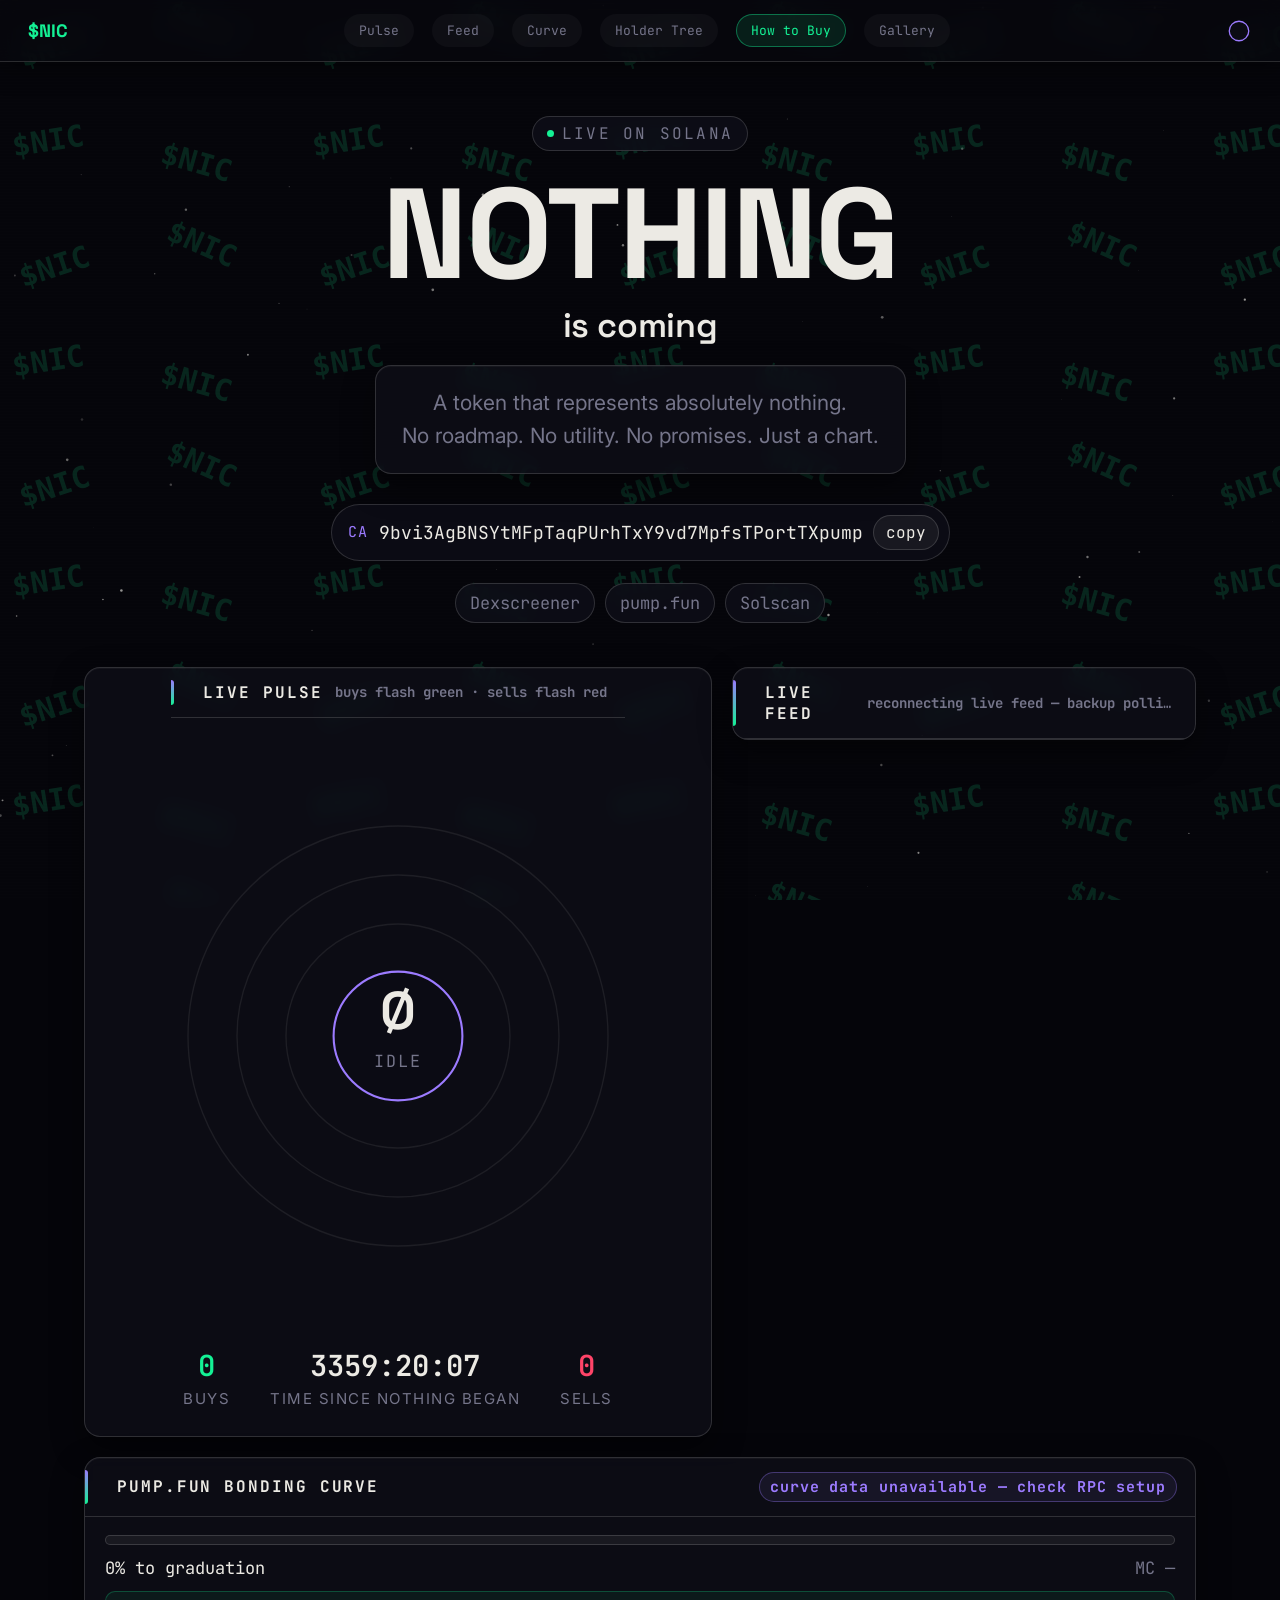
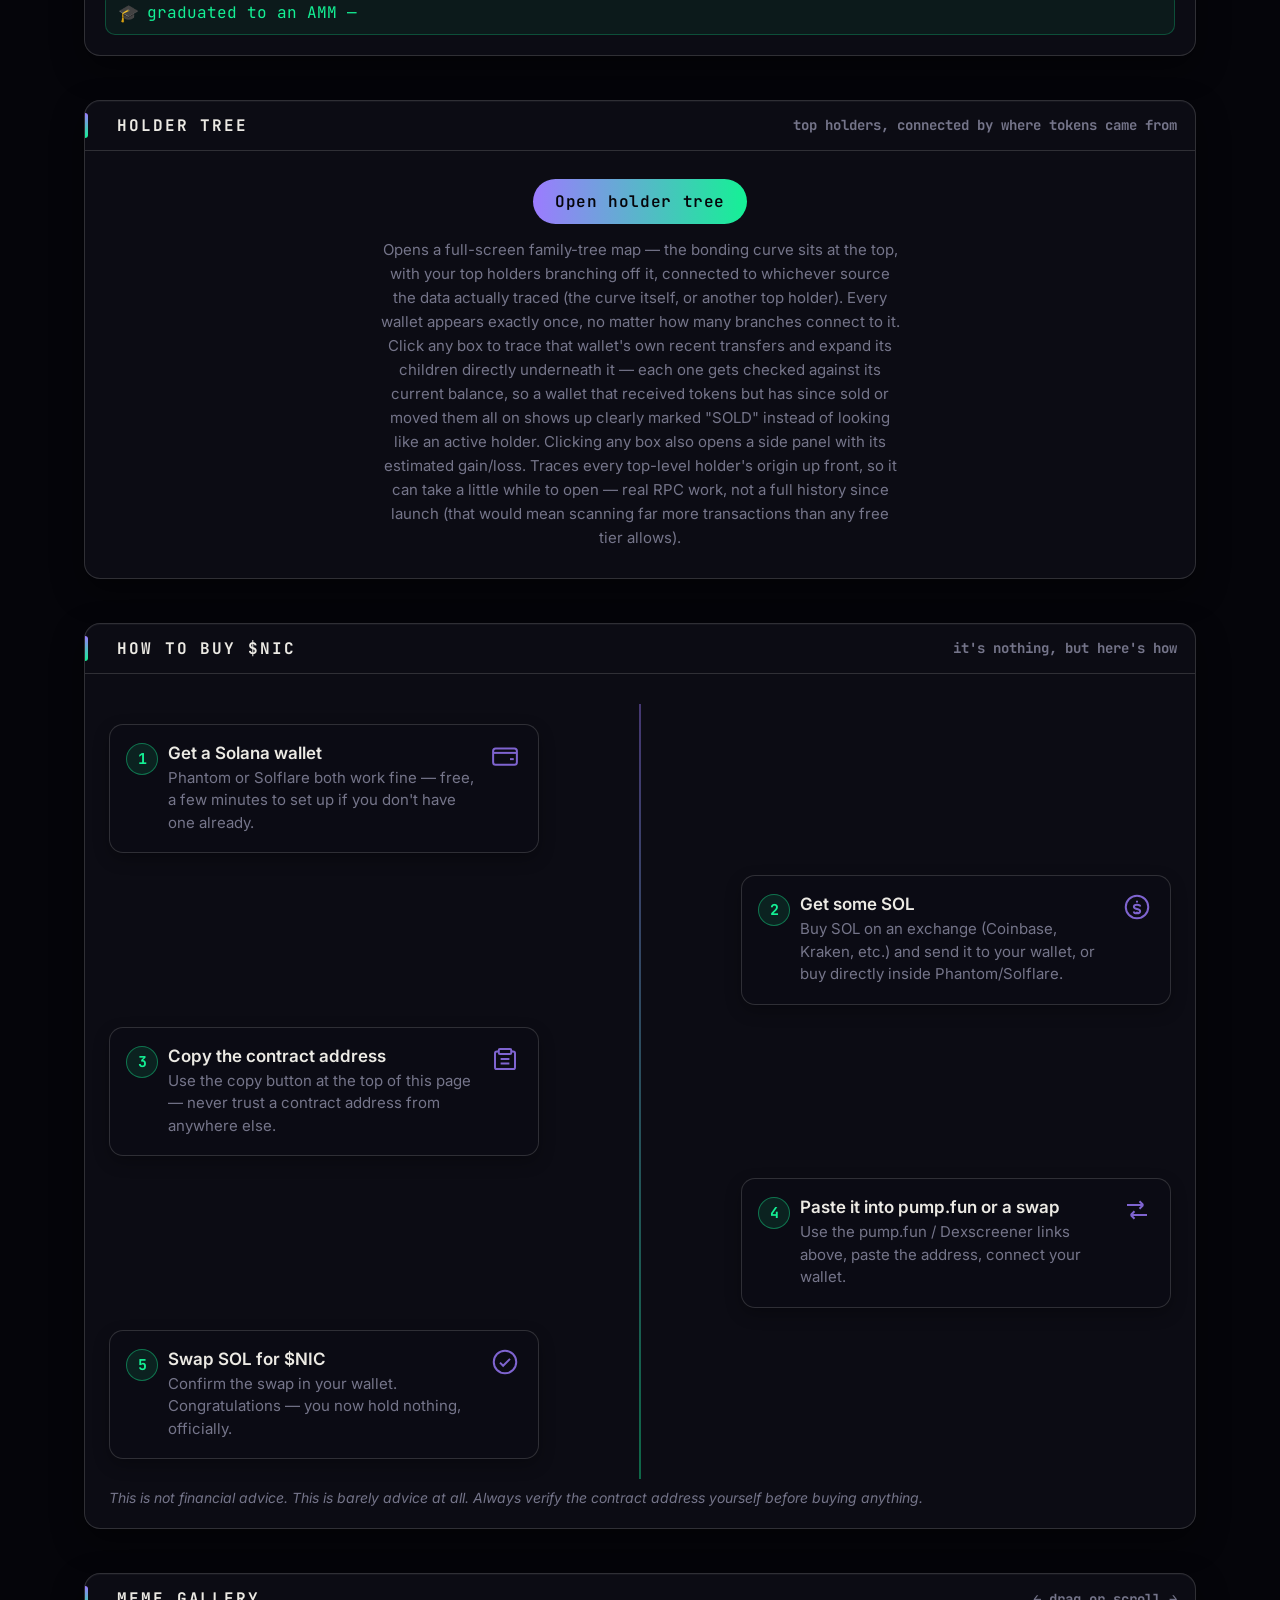
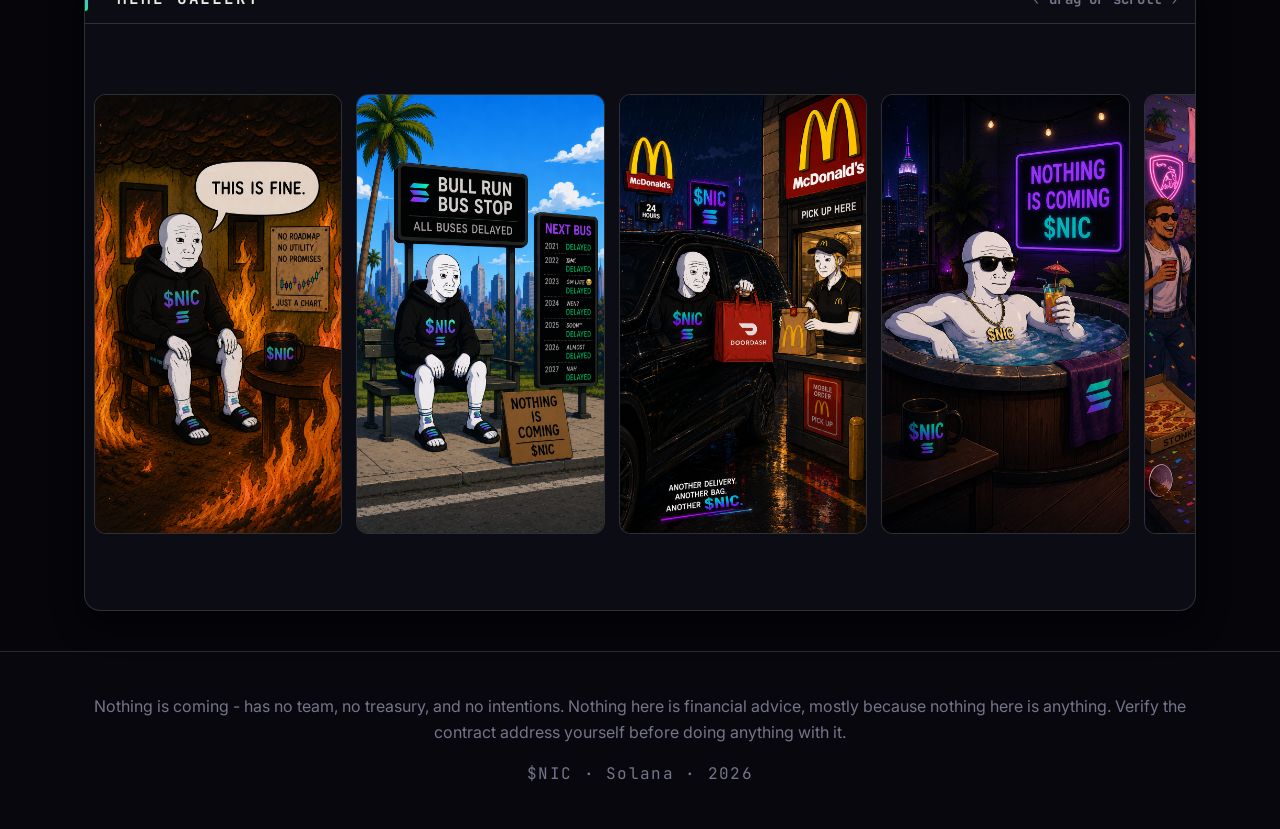
==== index.html @ 834c1cc2 "initial commit" ====
<!DOCTYPE html>
<html lang="en">
<head>
<meta charset="UTF-8" />
<meta name="viewport" content="width=device-width, initial-scale=1.0" />
<title>NOTHING — $NIC on Solana</title>
<meta name="description" content="NOTHING. The token that represents absolutely nothing. Live on Solana." />

<!-- Open Graph -->
<meta property="og:title" content="NOTHING" />
<meta property="og:description" content="It's nothing. That's the whole pitch." />
<meta property="og:type" content="website" />

<link rel="icon" href="data:image/svg+xml,<svg xmlns=%22http://www.w3.org/2000/svg%22 viewBox=%220 0 100 100%22><circle cx=%2250%22 cy=%2250%22 r=%2230%22 fill=%22none%22 stroke=%22%2314F195%22 stroke-width=%228%22/></svg>" />

<link rel="preconnect" href="https://fonts.googleapis.com">
<link rel="preconnect" href="https://fonts.gstatic.com" crossorigin>
<link href="https://fonts.googleapis.com/css2?family=Space+Grotesk:wght@400;500;600;700&family=JetBrains+Mono:wght@400;500;600&family=Inter:wght@400;500&display=swap" rel="stylesheet">

<link rel="stylesheet" href="style.css" />
</head>
<body>

<canvas id="void-field" aria-hidden="true"></canvas>

<div class="brand-watermark" aria-hidden="true"></div>

<div class="scan-overlay" aria-hidden="true"></div>

<nav class="site-nav" id="site-nav">
  <div class="site-nav-inner">
    <a class="site-nav-brand" href="#top">$NIC</a>
    <div class="site-nav-links">
      <a href="#pulse-section">Pulse</a>
      <a href="#feed-section">Feed</a>
      <a href="#curve-section">Curve</a>
      <a href="#lineage-section">Holder Tree</a>
      <a href="#howtobuy-section">How to Buy</a>
      <a href="#meme-section">Gallery</a>
    </div>
    <div class="nav-pulse-indicator" id="nav-pulse-indicator" title="Live buy/sell indicator">
      <svg viewBox="0 0 40 40" width="26" height="26">
        <circle class="nav-pulse-core" cx="20" cy="20" r="15" />
        <path class="nav-pulse-arrow nav-pulse-arrow-up" d="M20,9 L12,21 L17,21 L17,30 L23,30 L23,21 L28,21 Z" />
        <path class="nav-pulse-arrow nav-pulse-arrow-down" d="M20,31 L12,19 L17,19 L17,10 L23,10 L23,19 L28,19 Z" />
      </svg>
    </div>
  </div>
</nav>

<main id="top">

  <header class="hero">
    <div class="status-row">
      <span class="status-dot" id="status-dot"></span>
      <span class="status-label" id="status-label">CONNECTING…</span>
    </div>

    <h1 class="wordmark" id="wordmark" data-text="NOTHING">NOTHING</h1>
    <p class="wordmark-sub" id="wordmark-sub" data-text="is coming">is coming</p>

    <p class="tagline panel">A token that represents absolutely nothing.<br class="br-mobile"> No roadmap. No utility. No promises. Just a chart.</p>

    <div class="ca-pill" id="ca-pill">
      <span class="ca-label">CA</span>
      <span class="ca-value" id="ca-value">generating void…</span>
      <button class="ca-copy" id="ca-copy" aria-label="Copy contract address">copy</button>
    </div>

    <div class="hero-links">
      <a id="link-dexscreener" class="hero-link" href="#" target="_blank" rel="noopener">Dexscreener</a>
      <a id="link-pumpfun" class="hero-link" href="#" target="_blank" rel="noopener">pump.fun</a>
      <a id="link-solscan" class="hero-link" href="#" target="_blank" rel="noopener">Solscan</a>
    </div>
  </header>

  <div class="dashboard-grid">

    <section class="pulse-section panel" id="pulse-section" aria-label="Live trade pulse">
      <div class="panel-header">
        <span>live pulse</span>
        <span class="panel-hint">buys flash green · sells flash red</span>
      </div>
      <div class="pulse-wrap">
        <svg id="pulse-orb" viewBox="0 0 400 400" width="100%" height="100%">
          <circle class="ring ring-3" cx="200" cy="200" r="150" />
          <circle class="ring ring-2" cx="200" cy="200" r="115" />
          <circle class="ring ring-1" cx="200" cy="200" r="80" />
          <circle class="burst-ring" id="burst-ring" cx="200" cy="200" r="80" />
          <circle class="core" cx="200" cy="200" r="46" />
          <text class="core-label" id="core-label" x="200" y="195">Ø</text>
          <path class="core-arrow arrow-up" id="arrow-up" d="M200,176 L182,206 L192,206 L192,224 L208,224 L208,206 L218,206 Z" />
          <path class="core-arrow arrow-down" id="arrow-down" d="M200,224 L182,194 L192,194 L192,176 L208,176 L208,194 L218,194 Z" />
          <text class="core-sub" x="200" y="222" id="core-sub">idle</text>
        </svg>
      </div>

      <div class="stat-row">
        <div class="stat">
          <span class="stat-value buy-color" id="stat-buys">0</span>
          <span class="stat-key">buys</span>
        </div>
        <div class="stat">
          <span class="stat-value" id="stat-age">00:00:00</span>
          <span class="stat-key">time since nothing began</span>
        </div>
        <div class="stat">
          <span class="stat-value sell-color" id="stat-sells">0</span>
          <span class="stat-key">sells</span>
        </div>
      </div>
    </section>

    <section class="curve-section panel" id="curve-section" aria-label="Pump.fun bonding curve status">
      <div class="panel-header">
        <span>pump.fun bonding curve</span>
        <span class="curve-badge" id="curve-badge">tracking…</span>
      </div>
      <div class="curve-bar-track">
        <div class="curve-bar-fill" id="curve-bar-fill"></div>
      </div>
      <div class="curve-meta-row">
        <span id="curve-percent">0% to graduation</span>
        <span id="curve-marketcap">MC —</span>
      </div>
      <div class="graduation-stamp" id="graduation-stamp" hidden>
        <span class="grad-icon">🎓</span>
        <span>graduated to <span id="graduation-venue">an AMM</span> — <span id="graduation-time"></span></span>
      </div>
    </section>

    <section class="feed-section panel" id="feed-section" aria-label="Live transaction feed">
      <div class="panel-header">
        <span>live feed</span>
        <span class="panel-hint" id="feed-hint">waiting on the void…</span>
      </div>
      <div class="feed-list" id="feed-list"></div>
    </section>

  </div>

  <section class="lineage-section panel" id="lineage-section" aria-label="Holder tree">
    <div class="panel-header">
      <span>holder tree</span>
      <span class="panel-hint">top holders, connected by where tokens came from</span>
    </div>
    <div class="lineage-trigger">
      <button class="lineage-generate" id="lineage-generate">Open holder tree</button>
      <p class="lineage-note">
        Opens a full-screen family-tree map — the bonding curve sits at the
        top, with your top holders branching off it, connected to whichever
        source the data actually traced (the curve itself, or another top
        holder). Every wallet appears exactly once, no matter how many
        branches connect to it. Click any box to trace that wallet's own
        recent transfers and expand its children directly underneath it —
        each one gets checked against its current balance, so a wallet that
        received tokens but has since sold or moved them all on shows up
        clearly marked "SOLD" instead of looking like an active holder.
        Clicking any box also opens a side panel with its estimated
        gain/loss. Traces every top-level holder's origin up front, so it
        can take a little while to open — real RPC work, not a full history
        since launch (that would mean scanning far more transactions than
        any free tier allows).
      </p>
    </div>
  </section>

  <section class="howtobuy-section panel" id="howtobuy-section" aria-label="How to buy">
    <div class="panel-header">
      <span>how to buy $NIC</span>
      <span class="panel-hint">it's nothing, but here's how</span>
    </div>

    <div class="howtobuy-mascot-wrap">
      <img class="howtobuy-mascot" id="howtobuy-mascot" src="images/mascot.png" alt="$NIC mascot" />
    </div>

    <div class="howtobuy-timeline">
      <div class="howtobuy-step">
        <div class="howtobuy-card">
          <span class="howtobuy-num">1</span>
          <svg class="howtobuy-icon" viewBox="0 0 24 24" fill="none" stroke="currentColor" stroke-width="1.6"><rect x="2.5" y="6" width="19" height="13" rx="2"/><path d="M2.5 9.5h19"/><path d="M16 14.5h3"/></svg>
          <p class="howtobuy-title">Get a Solana wallet</p>
          <p class="howtobuy-desc">Phantom or Solflare both work fine — free, a few minutes to set up if you don't have one already.</p>
        </div>
      </div>
      <div class="howtobuy-step">
        <div class="howtobuy-card">
          <span class="howtobuy-num">2</span>
          <svg class="howtobuy-icon" viewBox="0 0 24 24" fill="none" stroke="currentColor" stroke-width="1.6"><circle cx="12" cy="12" r="9"/><path d="M9.5 15.5c0 1 1 1.5 2.5 1.5s2.5-.6 2.5-1.7c0-2.4-5-1.1-5-3.5 0-1.1 1-1.7 2.5-1.7s2.5.5 2.5 1.5"/><path d="M12 7v1.3M12 15.7V17"/></svg>
          <p class="howtobuy-title">Get some SOL</p>
          <p class="howtobuy-desc">Buy SOL on an exchange (Coinbase, Kraken, etc.) and send it to your wallet, or buy directly inside Phantom/Solflare.</p>
        </div>
      </div>
      <div class="howtobuy-step">
        <div class="howtobuy-card">
          <span class="howtobuy-num">3</span>
          <svg class="howtobuy-icon" viewBox="0 0 24 24" fill="none" stroke="currentColor" stroke-width="1.6"><rect x="7" y="4" width="10" height="4" rx="1"/><path d="M7 6H5.5A1.5 1.5 0 0 0 4 7.5v11A1.5 1.5 0 0 0 5.5 20h13a1.5 1.5 0 0 0 1.5-1.5v-11A1.5 1.5 0 0 0 18.5 6H17"/><path d="M8.5 12h7M8.5 15.5h7"/></svg>
          <p class="howtobuy-title">Copy the contract address</p>
          <p class="howtobuy-desc">Use the copy button at the top of this page — never trust a contract address from anywhere else.</p>
        </div>
      </div>
      <div class="howtobuy-step">
        <div class="howtobuy-card">
          <span class="howtobuy-num">4</span>
          <svg class="howtobuy-icon" viewBox="0 0 24 24" fill="none" stroke="currentColor" stroke-width="1.6"><path d="M4 8h13M17 8l-3-3M17 8l-3 3"/><path d="M20 16H7M7 16l3-3M7 16l3 3"/></svg>
          <p class="howtobuy-title">Paste it into pump.fun or a swap</p>
          <p class="howtobuy-desc">Use the pump.fun / Dexscreener links above, paste the address, connect your wallet.</p>
        </div>
      </div>
      <div class="howtobuy-step">
        <div class="howtobuy-card">
          <span class="howtobuy-num">5</span>
          <svg class="howtobuy-icon" viewBox="0 0 24 24" fill="none" stroke="currentColor" stroke-width="1.6"><circle cx="12" cy="12" r="9"/><path d="M8 12.5l2.5 2.5L16 9.5"/></svg>
          <p class="howtobuy-title">Swap SOL for $NIC</p>
          <p class="howtobuy-desc">Confirm the swap in your wallet. Congratulations — you now hold nothing, officially.</p>
        </div>
      </div>
    </div>

    <p class="howtobuy-disclaimer">This is not financial advice. This is barely advice at all. Always verify the contract address yourself before buying anything.</p>
  </section>

  <section class="meme-section panel" id="meme-section" aria-label="Meme gallery">
    <div class="panel-header">
      <span>meme gallery</span>
      <span class="panel-hint">← drag or scroll →</span>
    </div>
    <div class="meme-scroll" id="meme-scroll">
      <p class="meme-empty" id="meme-empty">No memes yet — drop image files in the <code>images</code> folder and list their filenames in <code>CONFIG.MEME_IMAGES</code> in app.js.</p>
    </div>
  </section>

</main>

<footer class="site-footer">
  <div class="site-footer-inner">
    <p>Nothing is coming - has no team, no treasury, and no intentions. Nothing here is financial advice, mostly because nothing here is anything. Verify the contract address yourself before doing anything with it.</p>
    <p class="footer-meta">$NIC · Solana · <span id="footer-year"></span></p>
  </div>
</footer>

<div class="lineage-modal" id="lineage-modal" hidden>
  <div class="lineage-modal-topbar">
    <div class="lineage-modal-title">
      <span>$NIC holder tree</span>
      <span class="lineage-modal-hint" id="lineage-hint">…</span>
    </div>
    <button class="lineage-modal-close" id="lineage-modal-close">✕ Close</button>
  </div>
  <div class="lineage-main">
    <div class="lineage-canvas-wrap" id="lineage-canvas-wrap">
      <div class="lineage-canvas" id="lineage-body"></div>
    </div>
    <aside class="lineage-detail-panel" id="lineage-detail-panel" hidden>
      <div class="lineage-detail-header">
        <span>wallet details</span>
        <button class="lineage-detail-close" id="lineage-detail-close" aria-label="Close details">✕</button>
      </div>
      <div class="lineage-detail-body" id="lineage-detail-body"></div>
    </aside>
  </div>
</div>

<script src="https://unpkg.com/@solana/web3.js@1.95.3/lib/index.iife.min.js"></script>
<script src="app.js"></script>
</body>
</html>
---- style.css ----
/* =========================================================
   NOTHING — design tokens
   Void black / off-white paper / Solana-adjacent green+purple
   for buy state, crimson for sell state.
   ========================================================= */
:root {
  --void: #05050a;
  --void-2: #0b0b14;
  --paper: #ECEAE4;
  --dim: #75758a;
  --violet: #9C7BFF;
  --buy: #14F195;
  --sell: #FF4468;
  --line: rgba(236, 234, 228, 0.16);

  --font-display: 'Space Grotesk', sans-serif;
  --font-mono: 'JetBrains Mono', monospace;
  --font-body: 'Inter', sans-serif;
}

* { box-sizing: border-box; }

html {
  scroll-behavior: smooth;
}

html, body {
  margin: 0;
  padding: 0;
  background: var(--void);
  color: var(--paper);
  font-family: var(--font-body);
  overflow-x: hidden;
}

#void-field {
  position: fixed;
  inset: 0;
  z-index: 0;
  display: block;
}

.brand-watermark {
  position: fixed;
  inset: 0;
  z-index: 0;
  pointer-events: none;
  background-image: url("data:image/svg+xml,%3Csvg%20xmlns%3D%27http%3A%2F%2Fwww.w3.org%2F2000%2Fsvg%27%20width%3D%27300%27%20height%3D%27220%27%3E%3Cdefs%3E%3Cpattern%20id%3D%27n%27%20width%3D%27300%27%20height%3D%27220%27%20patternUnits%3D%27userSpaceOnUse%27%3E%3Ctext%20x%3D%2718%27%20y%3D%2755%27%20font-family%3D%27monospace%27%20font-weight%3D%27700%27%20font-size%3D%2730%27%20fill%3D%27rgba%2820%2C241%2C149%2C0.14%29%27%20transform%3D%27rotate%28-18%2060%2045%29%27%3E%24NIC%3C%2Ftext%3E%3Ctext%20x%3D%27165%27%20y%3D%2738%27%20font-family%3D%27monospace%27%20font-weight%3D%27700%27%20font-size%3D%2730%27%20fill%3D%27rgba%2820%2C241%2C149%2C0.14%29%27%20transform%3D%27rotate%2824%20210%2028%29%27%3E%24NIC%3C%2Ftext%3E%3Ctext%20x%3D%2712%27%20y%3D%27150%27%20font-family%3D%27monospace%27%20font-weight%3D%27700%27%20font-size%3D%2730%27%20fill%3D%27rgba%2820%2C241%2C149%2C0.14%29%27%20transform%3D%27rotate%28-9%2055%20140%29%27%3E%24NIC%3C%2Ftext%3E%3Ctext%20x%3D%27160%27%20y%3D%27175%27%20font-family%3D%27monospace%27%20font-weight%3D%27700%27%20font-size%3D%2730%27%20fill%3D%27rgba%2820%2C241%2C149%2C0.14%29%27%20transform%3D%27rotate%2816%20205%20165%29%27%3E%24NIC%3C%2Ftext%3E%3C%2Fpattern%3E%3C%2Fdefs%3E%3Crect%20width%3D%27100%25%27%20height%3D%27100%25%27%20fill%3D%27url%28%23n%29%27%2F%3E%3C%2Fsvg%3E");
  background-repeat: repeat;
}

.scan-overlay {
  position: fixed;
  inset: 0;
  z-index: 1;
  pointer-events: none;
  background: repeating-linear-gradient(
    to bottom,
    rgba(255,255,255,0.012) 0px,
    rgba(255,255,255,0.012) 1px,
    transparent 1px,
    transparent 3px
  );
  mix-blend-mode: overlay;
}

main {
  position: relative;
  z-index: 2;
  max-width: 1160px;
  margin: 0 auto;
  padding: 116px 24px 40px;
  display: flex;
  flex-direction: column;
  gap: 44px;
}

/* ---------- hero ---------- */
.hero {
  text-align: center;
  display: flex;
  flex-direction: column;
  align-items: center;
  gap: 22px;
}

.status-row {
  display: inline-flex;
  align-items: center;
  gap: 8px;
  font-family: var(--font-mono);
  font-size: 16px;
  letter-spacing: 0.14em;
  color: var(--dim);
  text-transform: uppercase;
  border: 1px solid rgba(236, 234, 228, 0.16);
  background: rgba(15, 15, 24, 0.85);
  backdrop-filter: blur(8px);
  padding: 6px 14px;
  border-radius: 100px;
}

.status-dot {
  width: 7px;
  height: 7px;
  border-radius: 50%;
  background: var(--dim);
  box-shadow: 0 0 0 0 rgba(255,255,255,0.4);
}

.status-dot.live {
  background: var(--buy);
  animation: dot-pulse 1.8s infinite;
}

.status-dot.demo {
  background: var(--violet);
  animation: dot-pulse 1.8s infinite;
}

@keyframes dot-pulse {
  0%   { box-shadow: 0 0 0 0 currentColor; }
  70%  { box-shadow: 0 0 0 7px transparent; }
  100% { box-shadow: 0 0 0 0 transparent; }
}
.status-dot.live, .status-dot.demo { color: currentColor; }
.status-dot.live { color: rgba(20,241,149,0.5); }
.status-dot.demo { color: rgba(156,123,255,0.5); }

.wordmark {
  font-family: var(--font-display);
  font-weight: 700;
  font-size: clamp(56px, 14vw, 128px);
  letter-spacing: -0.02em;
  margin: 0;
  line-height: 0.95;
  position: relative;
  color: var(--paper);
  user-select: none;
  transition: color 0.15s ease, text-shadow 0.15s ease;
}

.wordmark.trade-buy {
  color: var(--buy);
  text-shadow: 0 0 30px rgba(20, 241, 149, 0.6);
}
.wordmark.trade-sell {
  color: var(--sell);
  text-shadow: 0 0 30px rgba(255, 68, 104, 0.6);
}

/* glitch layers, triggered by JS toggling .glitching */
.wordmark.glitching::before,
.wordmark.glitching::after {
  content: attr(data-text);
  position: absolute;
  left: 0; top: 0; width: 100%;
  clip-path: inset(0 0 0 0);
}
.wordmark.glitching::before {
  color: var(--buy);
  transform: translate(-3px, -1px);
  opacity: 0.7;
  animation: glitch-shift 0.28s steps(2, end);
}
.wordmark.glitching::after {
  color: var(--sell);
  transform: translate(3px, 1px);
  opacity: 0.7;
  animation: glitch-shift 0.28s steps(2, end) reverse;
}
@keyframes glitch-shift {
  0%   { clip-path: inset(10% 0 70% 0); }
  50%  { clip-path: inset(60% 0 5% 0); }
  100% { clip-path: inset(30% 0 40% 0); }
}

.wordmark-sub {
  font-family: var(--font-display);
  font-weight: 600;
  font-size: clamp(20px, 4.5vw, 34px);
  letter-spacing: -0.01em;
  margin: -8px 0 0;
  line-height: 1;
  position: relative;
  color: var(--paper);
  user-select: none;
  transition: color 0.15s ease, text-shadow 0.15s ease;
}
.wordmark-sub.trade-buy {
  color: var(--buy);
  text-shadow: 0 0 20px rgba(20, 241, 149, 0.6);
}
.wordmark-sub.trade-sell {
  color: var(--sell);
  text-shadow: 0 0 20px rgba(255, 68, 104, 0.6);
}
.wordmark-sub.glitching::before,
.wordmark-sub.glitching::after {
  content: attr(data-text);
  position: absolute;
  left: 0; top: 0; width: 100%;
  clip-path: inset(0 0 0 0);
}
.wordmark-sub.glitching::before {
  color: var(--buy);
  transform: translate(-2px, -1px);
  opacity: 0.7;
  animation: glitch-shift 0.28s steps(2, end);
}
.wordmark-sub.glitching::after {
  color: var(--sell);
  transform: translate(2px, 1px);
  opacity: 0.7;
  animation: glitch-shift 0.28s steps(2, end) reverse;
}

/* ---------- persistent nav header ---------- */
.site-nav {
  position: fixed;
  top: 0;
  left: 0;
  right: 0;
  z-index: 40;
  background: rgba(8, 8, 14, 0.82);
  backdrop-filter: blur(10px);
  border-bottom: 1px solid var(--line);
  box-shadow: 0 8px 24px rgba(0, 0, 0, 0.35);
}
.site-nav-inner {
  width: 100%;
  padding: 14px 28px;
  display: flex;
  align-items: center;
  gap: 24px;
}
.site-nav-brand {
  font-family: var(--font-display);
  font-weight: 700;
  font-size: 18px;
  color: var(--buy);
  text-decoration: none;
  flex-shrink: 0;
}
.site-nav-links {
  display: flex;
  gap: 18px;
  overflow-x: auto;
  flex: 1;
  scrollbar-width: none;
}
@media (min-width: 640px) {
  .site-nav-links {
    justify-content: center;
  }
}
.site-nav-links::-webkit-scrollbar { display: none; }
.site-nav-links a {
  font-family: var(--font-mono);
  font-size: 13px;
  color: var(--dim);
  text-decoration: none;
  white-space: nowrap;
  padding: 7px 14px;
  border-radius: 100px;
  border: 1px solid transparent;
  background: rgba(236, 234, 228, 0.03);
  transition: color 0.15s ease, background 0.15s ease, border-color 0.15s ease;
}
.site-nav-links a:hover {
  color: var(--paper);
  background: rgba(236, 234, 228, 0.08);
  border-color: var(--line);
}
.site-nav-links a.active {
  color: var(--buy);
  background: rgba(20, 241, 149, 0.1);
  border-color: rgba(20, 241, 149, 0.4);
}

.nav-pulse-indicator {
  flex-shrink: 0;
  display: flex;
  align-items: center;
  justify-content: center;
}
.nav-pulse-core {
  fill: var(--void-2);
  stroke: var(--violet);
  stroke-width: 2;
  transition: stroke 0.2s ease;
}
.nav-pulse-arrow {
  opacity: 0;
  transform-origin: 20px 20px;
}
.nav-pulse-arrow-up { fill: var(--buy); }
.nav-pulse-arrow-down { fill: var(--sell); }
.nav-pulse-arrow.flashing.nav-pulse-arrow-up {
  animation: arrow-flash-up 0.9s ease-out;
}
.nav-pulse-arrow.flashing.nav-pulse-arrow-down {
  animation: arrow-flash-down 0.9s ease-out;
}

@media (max-width: 720px) {
  .site-nav-inner { padding: 12px 16px; gap: 14px; }
  .site-nav-links { gap: 14px; }
}

/* Fixed nav needs each anchor target to land below it, not underneath it */
#pulse-section, #curve-section, #feed-section,
#lineage-section, #howtobuy-section, #meme-section {
  scroll-margin-top: 90px;
}

.tagline {
  font-size: 21px;
  color: var(--dim);
  max-width: 680px;
  line-height: 1.6;
  margin: 0;
  padding: 20px 26px;
}

.ca-pill {
  margin-top: 8px;
  display: inline-flex;
  align-items: center;
  gap: 10px;
  font-family: var(--font-mono);
  font-size: 18px;
  background: var(--void-2);
  border: 1px solid var(--line);
  padding: 10px 10px 10px 16px;
  border-radius: 100px;
  max-width: 100%;
}

.ca-label {
  color: var(--violet);
  font-size: 15px;
  letter-spacing: 0.1em;
}

.ca-value {
  color: var(--paper);
  word-break: break-all;
}

.ca-copy {
  font-family: var(--font-mono);
  font-size: 16px;
  background: rgba(236,234,228,0.06);
  color: var(--paper);
  border: 1px solid var(--line);
  border-radius: 100px;
  padding: 6px 12px;
  cursor: pointer;
  transition: background 0.15s ease, color 0.15s ease;
}
.ca-copy:hover { background: var(--buy); color: var(--void); }
.ca-copy.copied { background: var(--buy); color: var(--void); }

.hero-links {
  display: flex;
  gap: 10px;
  flex-wrap: wrap;
  justify-content: center;
}
.hero-link {
  font-family: var(--font-mono);
  font-size: 17px;
  color: var(--dim);
  text-decoration: none;
  border: 1px solid rgba(236, 234, 228, 0.16);
  background: rgba(15, 15, 24, 0.85);
  backdrop-filter: blur(8px);
  padding: 8px 14px;
  border-radius: 100px;
  transition: color 0.15s ease, border-color 0.15s ease;
}
.hero-link:hover { color: var(--paper); border-color: var(--paper); }

/* ---------- how to buy ---------- */
.howtobuy-section {
  display: flex;
  flex-direction: column;
}

.howtobuy-mascot-wrap {
  display: flex;
  justify-content: center;
  padding-top: 20px;
}
.howtobuy-mascot {
  width: 180px;
  height: auto;
  max-height: 260px;
  object-fit: contain;
  /* Hidden by default until we confirm the image actually loaded — a
     missing images/mascot.png shouldn't leave a broken-image icon
     sitting in the middle of the page, or an empty gap here either. */
  display: none;
}
.howtobuy-mascot.loaded {
  display: block;
}

.howtobuy-timeline {
  position: relative;
  padding: 30px 24px;
  display: flex;
  flex-direction: column;
  gap: 22px;
}
.howtobuy-timeline::before {
  content: "";
  position: absolute;
  left: 50%;
  top: 10px;
  bottom: 10px;
  width: 2px;
  background: linear-gradient(180deg, var(--violet), var(--buy));
  opacity: 0.4;
  transform: translateX(-50%);
  display: none;
}

.howtobuy-card {
  position: relative;
  background: var(--void-2);
  border: 1px solid var(--line);
  border-radius: 14px;
  padding: 18px 58px 18px 58px;
  width: 100%;
  box-shadow: 0 6px 16px rgba(0, 0, 0, 0.3);
}

.howtobuy-num {
  position: absolute;
  left: 16px;
  top: 18px;
  width: 32px;
  height: 32px;
  border-radius: 50%;
  border: 1px solid rgba(20,241,149,0.4);
  background: rgba(20,241,149,0.1);
  color: var(--buy);
  font-family: var(--font-mono);
  font-weight: 700;
  font-size: 15px;
  display: flex;
  align-items: center;
  justify-content: center;
}

.howtobuy-icon {
  position: absolute;
  right: 18px;
  top: 16px;
  width: 30px;
  height: 30px;
  color: var(--violet);
  opacity: 0.8;
}

.howtobuy-title {
  color: var(--paper);
  font-weight: 600;
  font-size: 17px;
  margin: 0 0 4px;
}

.howtobuy-desc {
  color: var(--dim);
  font-size: 15px;
  line-height: 1.5;
  margin: 0;
}

.howtobuy-disclaimer {
  padding: 0 24px 22px;
  color: var(--dim);
  font-size: 14px;
  font-style: italic;
  margin: 0;
}

/* Staggered zigzag layout — desktop only, where there's enough width
   for alternating left/right cards to actually read as a timeline
   instead of just looking cramped and lopsided. */
@media (min-width: 760px) {
  .howtobuy-timeline::before { display: block; }
  .howtobuy-step {
    display: flex;
    width: 100%;
  }
  .howtobuy-step:nth-child(odd) { justify-content: flex-start; }
  .howtobuy-step:nth-child(even) { justify-content: flex-end; }
  .howtobuy-card { width: min(430px, 46%); }
}

@media (max-width: 480px) {
  .howtobuy-timeline { padding: 20px 16px; gap: 16px; }
  .howtobuy-disclaimer { padding: 0 16px 18px; }
  .howtobuy-mascot { width: 140px; max-height: 200px; }
}

/* ---------- dashboard grid ---------- */
.dashboard-grid {
  display: grid;
  gap: 20px;
  grid-template-columns: 1fr;
  grid-template-areas:
    "pulse"
    "curve"
    "feed";
}

@media (min-width: 860px) {
  .dashboard-grid {
    grid-template-columns: 1.15fr 0.85fr;
    grid-template-areas:
      "pulse feed"
      "curve curve";
    align-items: start;
  }
}

/* Shared card chrome for every dashboard panel */
.panel {
  border: 1px solid rgba(236, 234, 228, 0.16);
  border-radius: 16px;
  background: rgba(15, 15, 24, 0.75);
  backdrop-filter: blur(8px);
  box-shadow:
    0 12px 32px rgba(0, 0, 0, 0.45),
    0 1px 0 rgba(255, 255, 255, 0.04) inset;
}

.panel-header {
  display: flex;
  justify-content: space-between;
  align-items: center;
  gap: 12px;
  padding: 14px 18px;
  border-bottom: 1px solid var(--line);
  font-family: var(--font-mono);
  font-size: 16px;
  font-weight: 700;
  letter-spacing: 0.12em;
  text-transform: uppercase;
  color: var(--paper);
  position: relative;
}
.panel-header::before {
  content: "";
  position: absolute;
  left: 0;
  top: 12px;
  bottom: 12px;
  width: 3px;
  border-radius: 0 3px 3px 0;
  background: linear-gradient(180deg, var(--violet), var(--buy));
}
.panel-header > span:first-child {
  padding-left: 14px;
}

.panel-hint {
  font-size: 14px;
  letter-spacing: 0;
  text-transform: none;
  color: var(--dim);
  white-space: nowrap;
  overflow: hidden;
  text-overflow: ellipsis;
}

/* ---------- pulse orb ---------- */
.pulse-section {
  grid-area: pulse;
  display: flex;
  flex-direction: column;
  align-items: center;
  gap: 28px;
  padding: 0 24px 28px;
}

.pulse-wrap {
  width: min(560px, 90vw);
  aspect-ratio: 1 / 1;
  margin-top: 8px;
}

#pulse-orb .ring {
  fill: none;
  stroke: rgba(236,234,228,0.08);
  stroke-width: 1;
}
#pulse-orb .ring-1 { animation: breathe 3.6s ease-in-out infinite; transform-origin: center; }
#pulse-orb .ring-2 { animation: breathe 3.6s ease-in-out infinite 0.4s; transform-origin: center; }
#pulse-orb .ring-3 { animation: breathe 3.6s ease-in-out infinite 0.8s; transform-origin: center; }

@keyframes breathe {
  0%, 100% { transform: scale(1); opacity: 0.55; }
  50%      { transform: scale(1.035); opacity: 1; }
}

#pulse-orb .core {
  fill: var(--void-2);
  stroke: var(--violet);
  stroke-width: 1.5;
  transition: stroke 0.25s ease, fill 0.25s ease;
}

#pulse-orb .core-label {
  font-family: var(--font-display);
  font-size: 38px;
  fill: var(--paper);
  text-anchor: middle;
  font-weight: 600;
}
#pulse-orb .core-label {
  transition: opacity 0.2s ease;
}
#pulse-orb .core-label.hide-for-arrow {
  opacity: 0;
}

.core-arrow {
  opacity: 0;
  transform-origin: 200px 200px;
}
.core-arrow.arrow-up { fill: var(--buy); }
.core-arrow.arrow-down { fill: var(--sell); }

.core-arrow.flashing.arrow-up {
  animation: arrow-flash-up 0.9s ease-out;
}
.core-arrow.flashing.arrow-down {
  animation: arrow-flash-down 0.9s ease-out;
}

@keyframes arrow-flash-up {
  0%   { opacity: 0; transform: translateY(10px) scale(0.75); }
  25%  { opacity: 1; transform: translateY(0) scale(1.15); }
  75%  { opacity: 1; transform: translateY(-4px) scale(1.05); }
  100% { opacity: 0; transform: translateY(-14px) scale(0.95); }
}
@keyframes arrow-flash-down {
  0%   { opacity: 0; transform: translateY(-10px) scale(0.75); }
  25%  { opacity: 1; transform: translateY(0) scale(1.15); }
  75%  { opacity: 1; transform: translateY(4px) scale(1.05); }
  100% { opacity: 0; transform: translateY(14px) scale(0.95); }
}

#pulse-orb .core-sub {
  font-family: var(--font-mono);
  font-size: 12px;
  fill: var(--dim);
  text-anchor: middle;
  letter-spacing: 0.12em;
  text-transform: uppercase;
}

.burst-ring {
  fill: none;
  stroke-width: 3;
  opacity: 0;
  transform-origin: center;
}
.burst-ring.burst-buy {
  stroke: var(--buy);
  animation: burst 0.9s ease-out;
}
.burst-ring.burst-sell {
  stroke: var(--sell);
  animation: burst 0.9s ease-out;
}
@keyframes burst {
  0%   { r: 46; opacity: 0.9; stroke-width: 6; }
  100% { r: 190; opacity: 0; stroke-width: 0.5; }
}

.stat-row {
  display: flex;
  gap: 40px;
  flex-wrap: wrap;
  justify-content: center;
}
.stat { display: flex; flex-direction: column; align-items: center; gap: 4px; }
.stat-value {
  font-family: var(--font-mono);
  font-size: 29px;
  font-weight: 600;
  color: var(--paper);
}
.stat-value.buy-color { color: var(--buy); }
.stat-value.sell-color { color: var(--sell); }
.stat-key {
  font-size: 15px;
  letter-spacing: 0.1em;
  text-transform: uppercase;
  color: var(--dim);
}

/* ---------- bonding curve ---------- */
.curve-section {
  grid-area: curve;
  display: flex;
  flex-direction: column;
  gap: 12px;
}

.curve-section > *:not(.panel-header) {
  margin-left: 20px;
  margin-right: 20px;
}
.curve-section > *:last-child {
  margin-bottom: 20px;
}
.curve-bar-track {
  margin-top: 6px;
}

.curve-badge {
  font-family: var(--font-mono);
  font-size: 15px;
  letter-spacing: 0.06em;
  text-transform: none;
  color: var(--violet);
  border: 1px solid rgba(156,123,255,0.35);
  background: rgba(156,123,255,0.08);
  padding: 4px 10px;
  border-radius: 100px;
  transition: color 0.2s ease, border-color 0.2s ease, background 0.2s ease;
}
.curve-badge.graduated {
  color: var(--buy);
  border-color: rgba(20,241,149,0.4);
  background: rgba(20,241,149,0.1);
}

.curve-bar-track {
  height: 10px;
  border-radius: 100px;
  background: rgba(236,234,228,0.06);
  border: 1px solid var(--line);
  overflow: hidden;
}

.curve-bar-fill {
  height: 100%;
  width: 0%;
  border-radius: 100px;
  background: linear-gradient(90deg, var(--violet), var(--buy));
  transition: width 0.6s ease;
}
.curve-bar-fill.graduated {
  background: var(--buy);
}

.curve-meta-row {
  display: flex;
  justify-content: space-between;
  font-family: var(--font-mono);
  font-size: 17px;
  color: var(--paper);
}
.curve-meta-row span:last-child { color: var(--dim); }

.graduation-stamp {
  display: flex;
  align-items: center;
  gap: 8px;
  font-family: var(--font-mono);
  font-size: 16px;
  color: var(--buy);
  background: rgba(20,241,149,0.06);
  border: 1px solid rgba(20,241,149,0.25);
  border-radius: 10px;
  padding: 10px 12px;
}
.grad-icon { font-size: 17px; }

/* ---------- feed ---------- */
.feed-section {
  grid-area: feed;
  display: flex;
  flex-direction: column;
  min-height: 0;
  overflow: hidden;
}

.feed-list {
  flex: 1;
  min-height: 0;
  max-height: 340px;
  overflow-y: auto;
  display: flex;
  flex-direction: column-reverse;
}
@media (min-width: 860px) {
  .feed-list { max-height: none; }
}
.feed-row {
  display: flex;
  align-items: center;
  gap: 10px;
  padding: 10px 18px;
  font-family: var(--font-mono);
  font-size: 17px;
  border-bottom: 1px solid var(--line);
  animation: row-in 0.35s ease-out;
}
.feed-row:last-child { border-bottom: none; }
@keyframes row-in {
  from { opacity: 0; transform: translateY(-6px); background: rgba(255,255,255,0.05); }
  to   { opacity: 1; transform: translateY(0); background: transparent; }
}
.feed-tag {
  font-weight: 600;
  width: 40px;
  flex-shrink: 0;
}
.feed-row.buy .feed-tag { color: var(--buy); }
.feed-row.sell .feed-tag { color: var(--sell); }
.feed-wallet { color: var(--paper); flex: 1; overflow: hidden; text-overflow: ellipsis; white-space: nowrap; }
.feed-amount { color: var(--dim); flex-shrink: 0; }
.feed-time { color: var(--dim); flex-shrink: 0; font-size: 15px; }

.feed-list::-webkit-scrollbar { width: 6px; }
.feed-list::-webkit-scrollbar-thumb { background: var(--line); border-radius: 4px; }

/* ---------- footer ---------- */
/* ---------- meme gallery ---------- */
.meme-section {
  display: flex;
  flex-direction: column;
}

.meme-scroll {
  display: flex;
  gap: 14px;
  overflow-x: auto;
  padding: 70px 18px 76px;
  -webkit-overflow-scrolling: touch;
}

.meme-item {
  flex: 0 0 auto;
  height: 440px;
  width: auto;
  max-width: 380px;
  object-fit: cover;
  border-radius: 12px;
  border: 1px solid var(--line);
  background: var(--void-2);
  position: relative;
  z-index: 1;
  transition: transform 0.25s ease, z-index 0s;
}
.meme-item:hover {
  transform: scale(1.25);
  z-index: 5;
}
@media (prefers-reduced-motion: reduce) {
  .meme-item { transition: none; }
}

.meme-empty {
  padding: 30px 20px;
  color: var(--dim);
  font-size: 16px;
  line-height: 1.6;
  max-width: 520px;
  margin: 0;
}
.meme-empty code {
  font-family: var(--font-mono);
  background: rgba(236,234,228,0.06);
  padding: 1px 5px;
  border-radius: 4px;
  color: var(--paper);
}

.meme-scroll::-webkit-scrollbar { height: 8px; }
.meme-scroll::-webkit-scrollbar-thumb { background: var(--line); border-radius: 4px; }

@media (max-width: 480px) {
  .meme-item { height: 320px; max-width: 280px; }
}

/* ---------- holder bubble map (trigger card) ---------- */
.lineage-section {
  display: flex;
  flex-direction: column;
}

.lineage-trigger {
  display: flex;
  flex-direction: column;
  align-items: center;
  gap: 14px;
  padding: 28px 20px;
  text-align: center;
}

.lineage-generate {
  font-family: var(--font-mono);
  font-size: 16px;
  letter-spacing: 0.04em;
  color: var(--void);
  background: linear-gradient(90deg, var(--violet), var(--buy));
  border: none;
  padding: 12px 22px;
  border-radius: 100px;
  cursor: pointer;
  font-weight: 600;
  transition: opacity 0.15s ease, transform 0.15s ease;
}
.lineage-generate:hover { opacity: 0.9; transform: translateY(-1px); }
.lineage-generate:disabled { opacity: 0.5; cursor: default; transform: none; }

.lineage-note {
  max-width: 520px;
  color: var(--dim);
  font-size: 15px;
  line-height: 1.6;
  margin: 0;
}

.lineage-error {
  color: var(--sell);
  font-size: 16px;
  font-family: var(--font-mono);
  padding: 20px;
  text-align: center;
}

/* ---------- holder bubble map (full-screen modal) ---------- */
.lineage-modal {
  position: fixed;
  inset: 0;
  z-index: 100;
  background: var(--void);
  display: flex;
  flex-direction: column;
}
.lineage-modal[hidden] { display: none; }

.lineage-modal-topbar {
  display: flex;
  justify-content: space-between;
  align-items: center;
  gap: 16px;
  padding: 16px 22px;
  border-bottom: 1px solid var(--line);
  background: var(--void-2);
  flex-shrink: 0;
}
.lineage-modal-title {
  display: flex;
  flex-direction: column;
  gap: 4px;
  font-family: var(--font-mono);
}
.lineage-modal-title > span:first-child {
  font-size: 17px;
  font-weight: 700;
  color: var(--paper);
  letter-spacing: 0.04em;
}
.lineage-modal-hint {
  font-size: 14px;
  color: var(--dim);
}
.lineage-modal-close {
  font-family: var(--font-mono);
  font-size: 15px;
  color: var(--sell);
  background: rgba(255,68,104,0.08);
  border: 1px solid rgba(255,68,104,0.35);
  border-radius: 100px;
  padding: 8px 16px;
  cursor: pointer;
  flex-shrink: 0;
  transition: background 0.15s ease;
}
.lineage-modal-close:hover { background: rgba(255,68,104,0.18); }

.lineage-main {
  flex: 1;
  display: flex;
  overflow: hidden;
}

.lineage-canvas-wrap {
  flex: 1;
  overflow: auto;
  position: relative;
}
.lineage-canvas-wrap::-webkit-scrollbar { width: 10px; height: 10px; }
.lineage-canvas-wrap::-webkit-scrollbar-thumb { background: var(--line); border-radius: 5px; }

.lineage-detail-panel {
  width: 320px;
  flex-shrink: 0;
  border-left: 1px solid var(--line);
  background: var(--void-2);
  display: flex;
  flex-direction: column;
  overflow-y: auto;
}
.lineage-detail-panel[hidden] { display: none; }

.lineage-detail-header {
  display: flex;
  justify-content: space-between;
  align-items: center;
  padding: 14px 18px;
  border-bottom: 1px solid var(--line);
  font-family: var(--font-mono);
  font-size: 14px;
  font-weight: 700;
  letter-spacing: 0.1em;
  text-transform: uppercase;
  color: var(--paper);
}
.lineage-detail-close {
  background: rgba(255,68,104,0.08);
  border: 1px solid rgba(255,68,104,0.35);
  color: var(--sell);
  border-radius: 100px;
  width: 26px;
  height: 26px;
  cursor: pointer;
  font-size: 12px;
}

.lineage-detail-body {
  padding: 18px;
  display: flex;
  flex-direction: column;
  gap: 16px;
  font-family: var(--font-mono);
}

.lineage-detail-loading {
  color: var(--dim);
  font-size: 13px;
  text-align: center;
  padding: 30px 0;
}

.lineage-detail-row {
  display: flex;
  flex-direction: column;
  gap: 3px;
}
.lineage-detail-label {
  color: var(--dim);
  font-size: 10px;
  letter-spacing: 0.1em;
  text-transform: uppercase;
}
.lineage-detail-value {
  color: var(--paper);
  font-size: 17px;
  font-weight: 700;
}
.lineage-detail-value.gain { color: var(--buy); }
.lineage-detail-value.loss { color: var(--sell); }

.lineage-detail-caveat {
  color: var(--dim);
  font-size: 11px;
  font-style: italic;
  line-height: 1.5;
  border-top: 1px solid var(--line);
  padding-top: 12px;
}

.lineage-detail-link {
  display: inline-block;
  align-self: flex-start;
  font-family: var(--font-mono);
  font-size: 13px;
  color: var(--violet);
  text-decoration: none;
  border: 1px solid rgba(156,123,255,0.4);
  background: rgba(156,123,255,0.08);
  border-radius: 100px;
  padding: 8px 16px;
  transition: background 0.15s ease, border-color 0.15s ease;
}
.lineage-detail-link:hover {
  background: rgba(156,123,255,0.18);
  border-color: var(--violet);
}

@media (max-width: 720px) {
  .lineage-main { flex-direction: column; }
  .lineage-detail-panel {
    width: 100%;
    max-height: 45vh;
    border-left: none;
    border-top: 1px solid var(--line);
  }
}

.lineage-canvas {
  position: relative;
}


/* ---------- holder tree (org-chart style) ---------- */
.lineage-tree-outer {
  display: flex;
  align-items: flex-start;
  min-height: max-content;
  padding: 30px 30px 30px 40px;
}

.lineage-tree, .lineage-tree ul {
  list-style: none;
  margin: 0;
  padding: 0;
  display: flex;
  flex-direction: column;
  justify-content: center;
}
.lineage-tree ul {
  padding-left: 34px;
  position: relative;
}

.lineage-tree li {
  position: relative;
  padding: 14px 0 14px 34px;
  display: flex;
  flex-direction: row;
  align-items: center;
}

/* elbow connectors, rotated 90° from the original top-down version —
   same pure-CSS technique, just swapping which axis stacks siblings
   (now vertical) vs. which axis descends into children (now horizontal),
   so the root reads on the left with holders extending rightward. */
.lineage-tree li::before,
.lineage-tree li::after {
  content: '';
  position: absolute;
  left: 0;
  bottom: 50%;
  height: 50%;
  width: 34px;
  border-left: 2px solid var(--line);
}
.lineage-tree li::after {
  bottom: auto;
  top: 50%;
  border-top: 2px solid var(--line);
}
.lineage-tree li:only-child {
  padding-left: 0;
}
.lineage-tree li:only-child::before,
.lineage-tree li:only-child::after {
  display: none;
}
.lineage-tree li:first-child::before,
.lineage-tree li:last-child::after {
  border: 0 none;
}
.lineage-tree li:last-child::before {
  border-bottom: 2px solid var(--line);
  border-radius: 0 0 0 6px;
}
.lineage-tree li:first-child::after {
  border-radius: 6px 0 0 0;
}
.lineage-tree > li {
  padding-left: 0;
}
.lineage-tree > li::before,
.lineage-tree > li::after {
  display: none;
}
.lineage-tree ul::before {
  content: '';
  position: absolute;
  left: 0;
  top: 50%;
  width: 34px;
  height: 0;
  border-top: 2px solid var(--line);
}

.lineage-node-wrap {
  display: flex;
  flex-direction: column;
  align-items: center;
  gap: 6px;
  animation: lineage-pop-in 0.25s ease-out;
}
@keyframes lineage-pop-in {
  from { opacity: 0; transform: translateY(-6px); }
  to   { opacity: 1; transform: translateY(0); }
}
@media (prefers-reduced-motion: reduce) {
  .lineage-node-wrap { animation: none; }
}

.lineage-node {
  min-width: 168px;
  max-width: 210px;
  border: 2px solid rgba(156,123,255,0.45);
  background: var(--void-2);
  border-radius: 10px;
  padding: 10px 14px;
  cursor: pointer;
  text-align: center;
  transition: border-color 0.15s ease, transform 0.15s ease, box-shadow 0.15s ease;
}
.lineage-node:hover {
  transform: translateY(-2px);
  border-color: var(--violet);
}
.lineage-node.curve {
  border-color: var(--buy);
  border-width: 3px;
  background: radial-gradient(circle at 30% 20%, rgba(20,241,149,0.18), var(--void-2) 75%);
  box-shadow: 0 0 24px rgba(20,241,149,0.18);
}
.lineage-node.holder {
  border-color: rgba(20,241,149,0.5);
}
.lineage-node.child {
  border-color: rgba(236,234,228,0.25);
}
.lineage-node.sold {
  border-color: rgba(236,234,228,0.15);
  border-style: dashed;
  opacity: 0.6;
}
.lineage-node.expanded {
  border-style: solid;
  box-shadow: 0 0 0 3px rgba(156,123,255,0.15);
}
.lineage-node.selected {
  border-color: var(--paper) !important;
  box-shadow: 0 0 0 3px rgba(236,234,228,0.25), 0 0 20px rgba(236,234,228,0.15);
}
.lineage-node:disabled,
.lineage-node[aria-disabled="true"] {
  cursor: wait;
  opacity: 0.7;
}

.lineage-node-label {
  font-family: var(--font-mono);
  font-weight: 700;
  font-size: 13px;
  color: var(--paper);
}
.lineage-node.curve .lineage-node-label { color: var(--buy); }
.lineage-node.sold .lineage-node-label { color: var(--dim); }

.lineage-node-addr {
  font-family: var(--font-mono);
  font-size: 12px;
  color: var(--paper);
  border-bottom: 1px dotted var(--line);
}

.lineage-node-meta {
  font-family: var(--font-mono);
  font-size: 11px;
  color: var(--dim);
}

.lineage-node-provenance {
  font-family: var(--font-mono);
  font-size: 10px;
  color: var(--violet);
  opacity: 0.9;
}

.lineage-empty-note {
  font-family: var(--font-mono);
  font-size: 11px;
  color: var(--dim);
  font-style: italic;
  padding-left: 34px;
  position: relative;
}
.lineage-tree-note-wrap {
  padding-left: 34px;
  position: relative;
  display: flex;
  align-items: center;
}
.lineage-tree-note-wrap::before {
  content: '';
  position: absolute;
  left: 0;
  top: 50%;
  width: 34px;
  height: 0;
  border-top: 2px dashed var(--line);
}

.site-footer {
  width: 100%;
  background: rgba(8, 8, 14, 0.94);
  backdrop-filter: blur(10px);
  border-top: 1px solid var(--line);
}
.site-footer-inner {
  max-width: 1160px;
  margin: 0 auto;
  padding: 26px 24px;
  text-align: center;
  color: var(--dim);
  font-size: 16px;
  line-height: 1.6;
}
.footer-meta {
  font-family: var(--font-mono);
  margin-top: 10px;
  letter-spacing: 0.08em;
}

@media (max-width: 480px) {
  main { padding: 40px 16px 32px; gap: 36px; }
  .br-mobile { display: none; }
  .dashboard-grid { gap: 16px; }
  .stat-row { gap: 20px; }
  .panel-header { padding: 12px 16px; }
  .curve-section > *:not(.panel-header) { margin-left: 16px; margin-right: 16px; }
  .feed-list { max-height: 280px; }
}

@media (prefers-reduced-motion: reduce) {
  .wordmark.glitching::before,
  .wordmark.glitching::after,
  .wordmark-sub.glitching::before,
  .wordmark-sub.glitching::after,
  #pulse-orb .ring-1,
  #pulse-orb .ring-2,
  #pulse-orb .ring-3,
  .status-dot.live,
  .status-dot.demo {
    animation: none !important;
  }
}
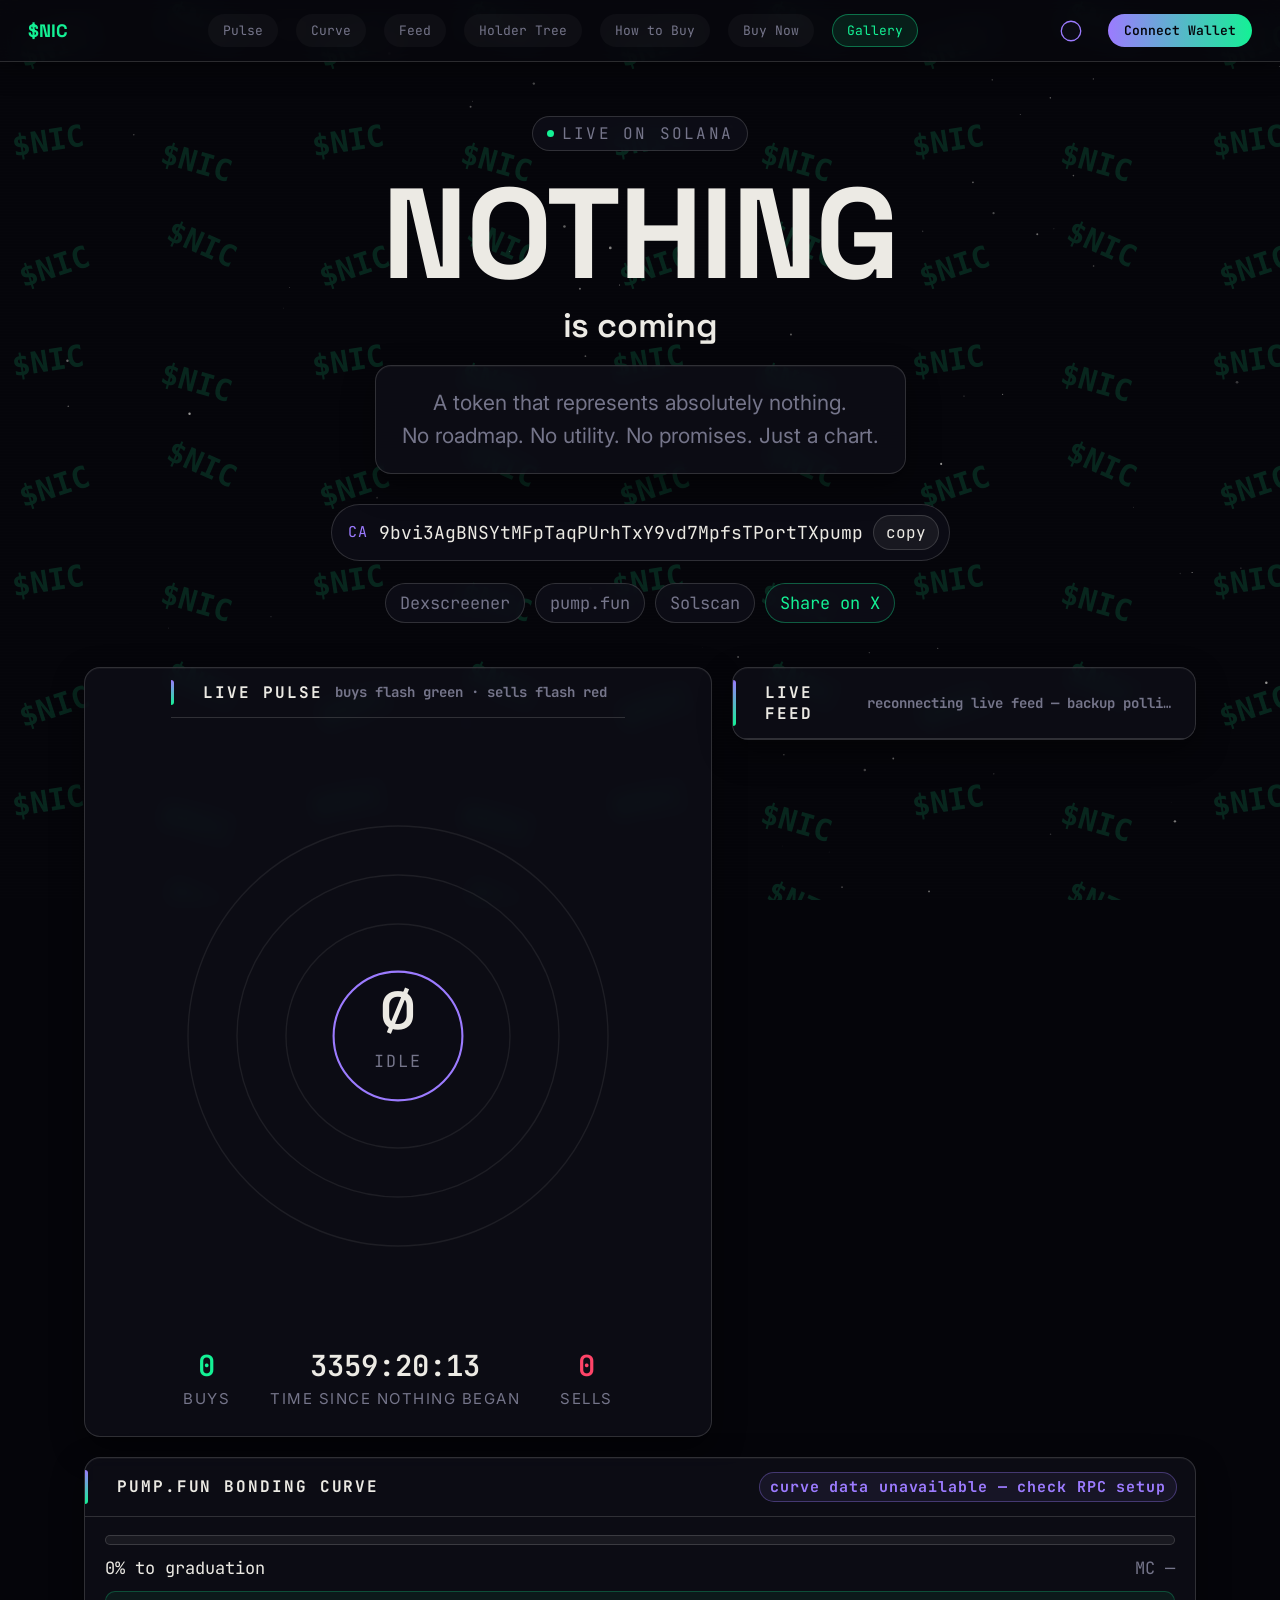
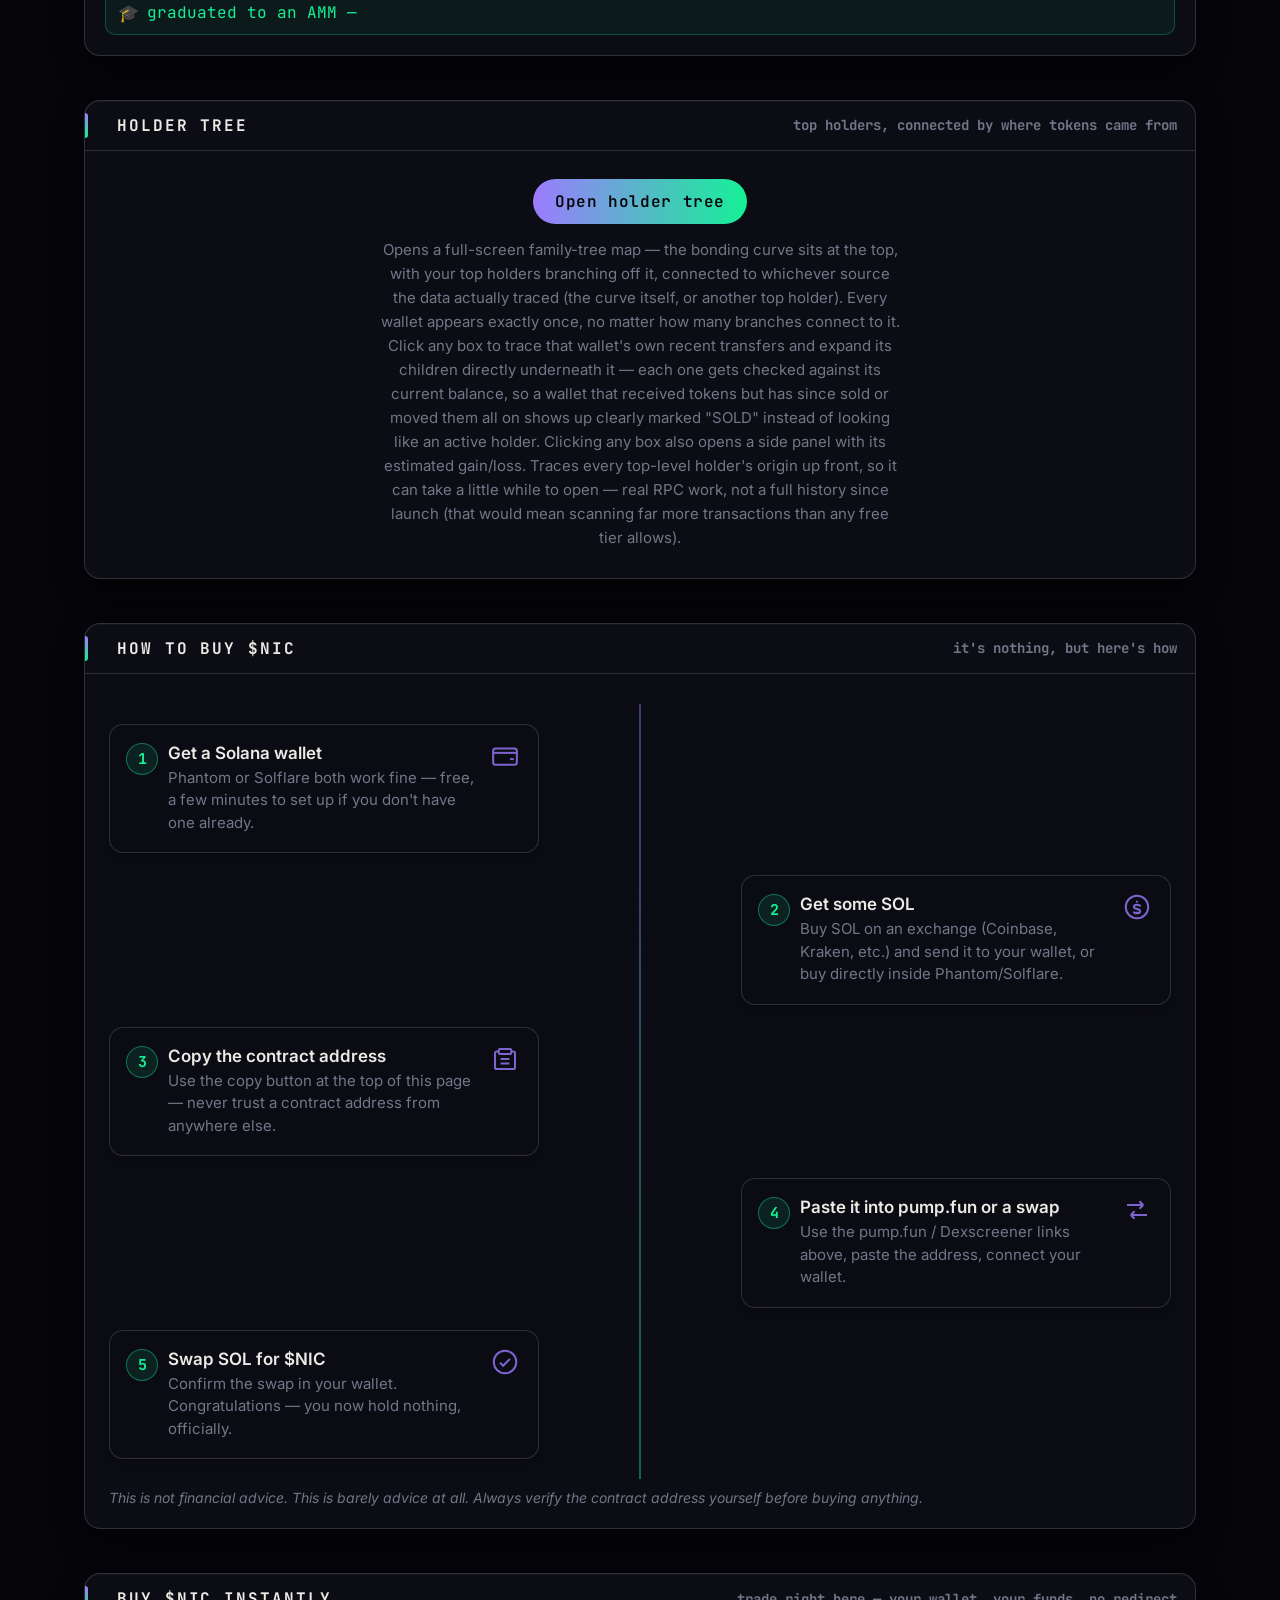
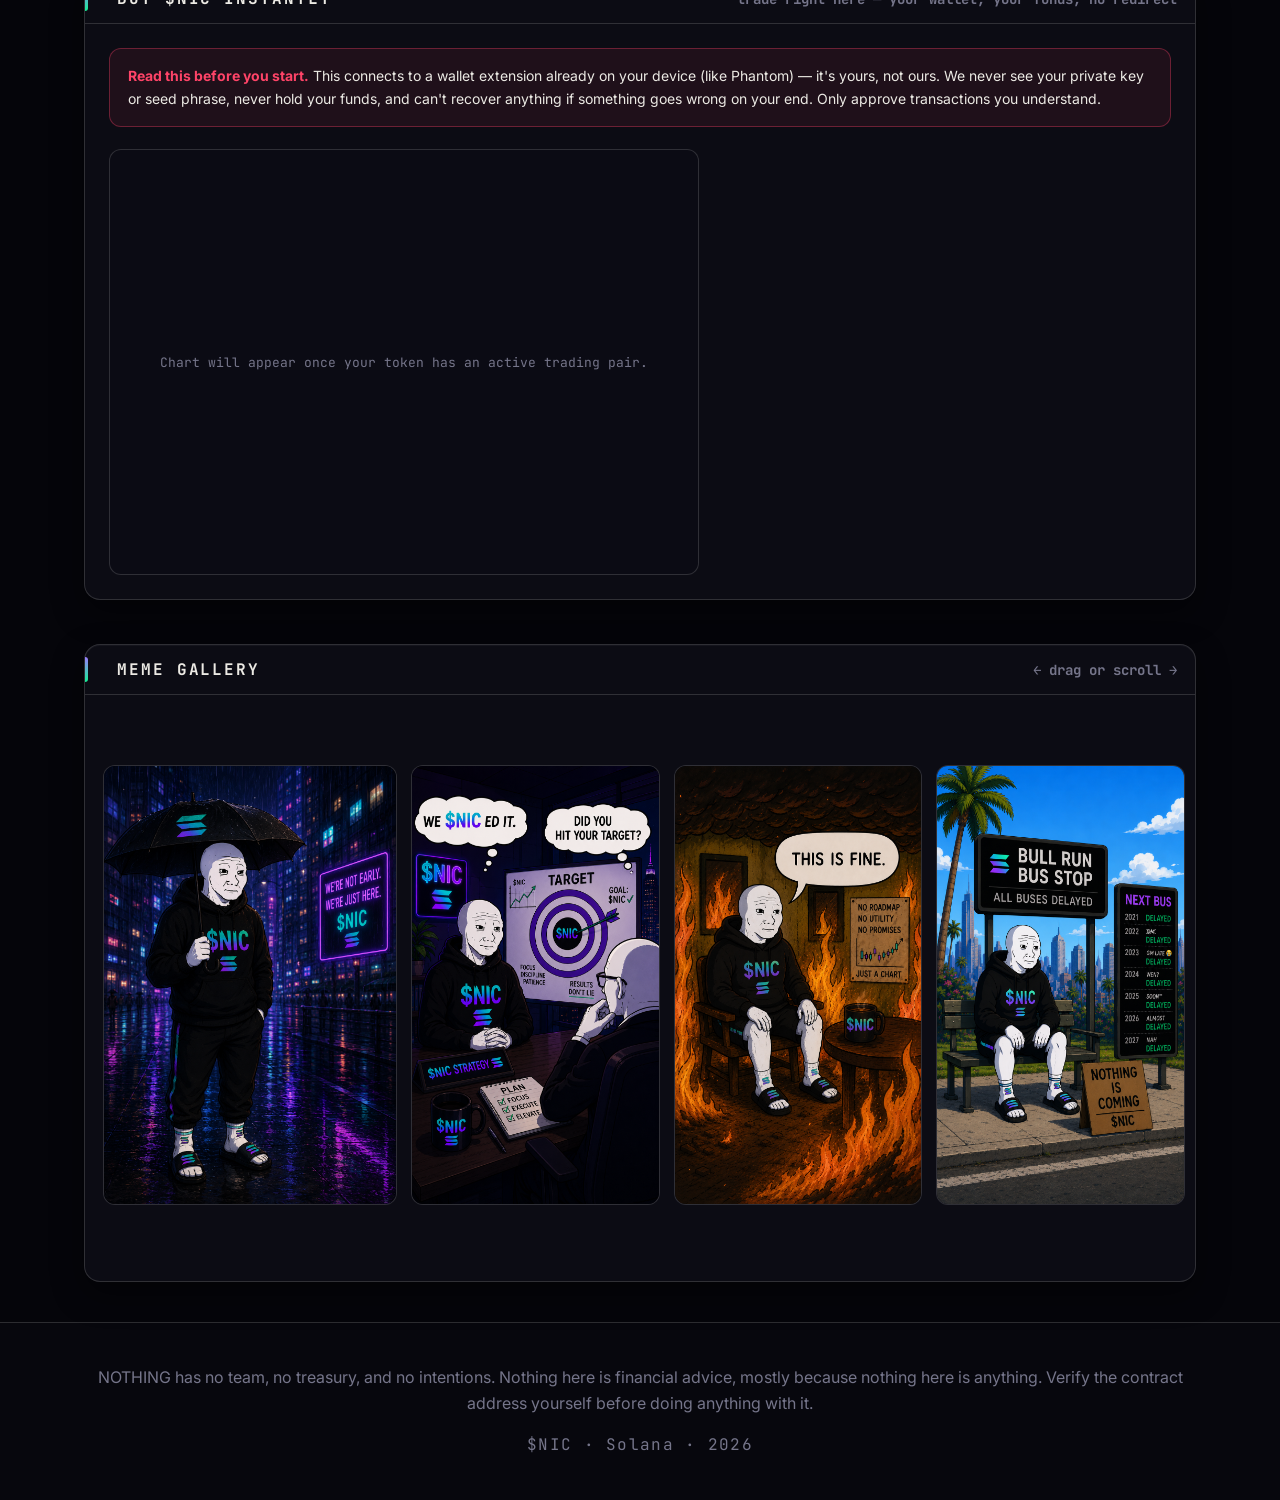
==== commit 897bb6f0: "add missing share on X button" ====
--- a/index.html
+++ b/index.html
@@ -18,6 +18,7 @@
 <link href="https://fonts.googleapis.com/css2?family=Space+Grotesk:wght@400;500;600;700&family=JetBrains+Mono:wght@400;500;600&family=Inter:wght@400;500&display=swap" rel="stylesheet">
 
 <link rel="stylesheet" href="style.css" />
+<script src="https://plugin.jup.ag/plugin-v1.js" data-preload defer></script>
 </head>
 <body>
 
@@ -32,10 +33,11 @@
     <a class="site-nav-brand" href="#top">$NIC</a>
     <div class="site-nav-links">
       <a href="#pulse-section">Pulse</a>
+      <a href="#curve-section">Curve</a>
       <a href="#feed-section">Feed</a>
-      <a href="#curve-section">Curve</a>
       <a href="#lineage-section">Holder Tree</a>
       <a href="#howtobuy-section">How to Buy</a>
+      <a href="#buynow-section">Buy Now</a>
       <a href="#meme-section">Gallery</a>
     </div>
     <div class="nav-pulse-indicator" id="nav-pulse-indicator" title="Live buy/sell indicator">
@@ -45,6 +47,7 @@
         <path class="nav-pulse-arrow nav-pulse-arrow-down" d="M20,31 L12,19 L17,19 L17,10 L23,10 L23,19 L28,19 Z" />
       </svg>
     </div>
+    <button class="nav-wallet-btn" id="nav-wallet-btn">Connect Wallet</button>
   </div>
 </nav>
 
@@ -71,6 +74,7 @@
       <a id="link-dexscreener" class="hero-link" href="#" target="_blank" rel="noopener">Dexscreener</a>
       <a id="link-pumpfun" class="hero-link" href="#" target="_blank" rel="noopener">pump.fun</a>
       <a id="link-solscan" class="hero-link" href="#" target="_blank" rel="noopener">Solscan</a>
+      <a id="link-share-x" class="hero-link hero-link-share" href="#" target="_blank" rel="noopener">Share on X</a>
     </div>
   </header>
 
@@ -221,6 +225,38 @@
     <p class="howtobuy-disclaimer">This is not financial advice. This is barely advice at all. Always verify the contract address yourself before buying anything.</p>
   </section>
 
+  <section class="buynow-section panel" id="buynow-section" aria-label="Buy now">
+    <div class="panel-header">
+      <span>buy $NIC instantly</span>
+      <span class="panel-hint">trade right here — your wallet, your funds, no redirect</span>
+    </div>
+
+    <div class="buynow-body">
+      <div class="buynow-disclaimer-box">
+        <strong>Read this before you start.</strong> This connects to a wallet extension already on your device
+        (like Phantom) — it's yours, not ours. We never see your private key or seed phrase, never hold your funds,
+        and can't recover anything if something goes wrong on your end. Only approve transactions you understand.
+      </div>
+
+      <div class="buynow-trade-layout">
+        <div class="buynow-chart-wrap">
+          <iframe
+            id="buynow-chart-frame"
+            class="buynow-chart-frame"
+            src=""
+            title="$NIC price chart"
+            loading="lazy"
+          ></iframe>
+          <p class="buynow-chart-empty" id="buynow-chart-empty">Chart will appear once your token has an active trading pair.</p>
+        </div>
+
+        <div class="buynow-swap-wrap">
+          <div id="jupiter-plugin" class="buynow-swap-target"></div>
+        </div>
+      </div>
+    </div>
+  </section>
+
   <section class="meme-section panel" id="meme-section" aria-label="Meme gallery">
     <div class="panel-header">
       <span>meme gallery</span>
@@ -235,7 +271,7 @@
 
 <footer class="site-footer">
   <div class="site-footer-inner">
-    <p>Nothing is coming - has no team, no treasury, and no intentions. Nothing here is financial advice, mostly because nothing here is anything. Verify the contract address yourself before doing anything with it.</p>
+    <p>NOTHING has no team, no treasury, and no intentions. Nothing here is financial advice, mostly because nothing here is anything. Verify the contract address yourself before doing anything with it.</p>
     <p class="footer-meta">$NIC · Solana · <span id="footer-year"></span></p>
   </div>
 </footer>
--- a/style.css
+++ b/style.css
@@ -284,6 +284,31 @@
   align-items: center;
   justify-content: center;
 }
+
+.nav-wallet-btn {
+  flex-shrink: 0;
+  font-family: var(--font-mono);
+  font-size: 13px;
+  font-weight: 600;
+  color: var(--void);
+  background: linear-gradient(90deg, var(--violet), var(--buy));
+  border: none;
+  padding: 8px 16px;
+  border-radius: 100px;
+  cursor: pointer;
+  white-space: nowrap;
+  transition: opacity 0.15s ease;
+}
+.nav-wallet-btn:hover { opacity: 0.9; }
+.nav-wallet-btn.connected {
+  background: var(--void-2);
+  color: var(--buy);
+  border: 1px solid rgba(20,241,149,0.4);
+}
+
+@media (max-width: 640px) {
+  .nav-wallet-btn { font-size: 12px; padding: 7px 12px; }
+}
 .nav-pulse-core {
   fill: var(--void-2);
   stroke: var(--violet);
@@ -310,7 +335,7 @@
 
 /* Fixed nav needs each anchor target to land below it, not underneath it */
 #pulse-section, #curve-section, #feed-section,
-#lineage-section, #howtobuy-section, #meme-section {
+#lineage-section, #howtobuy-section, #meme-section, #buynow-section {
   scroll-margin-top: 90px;
 }
 
@@ -326,6 +351,7 @@
 .ca-pill {
   margin-top: 8px;
   display: inline-flex;
+  flex-wrap: wrap;
   align-items: center;
   gap: 10px;
   font-family: var(--font-mono);
@@ -346,6 +372,8 @@
 .ca-value {
   color: var(--paper);
   word-break: break-all;
+  overflow-wrap: break-word;
+  min-width: 0;
 }
 
 .ca-copy {
@@ -361,6 +389,23 @@
 }
 .ca-copy:hover { background: var(--buy); color: var(--void); }
 .ca-copy.copied { background: var(--buy); color: var(--void); }
+
+@media (max-width: 600px) {
+  .ca-pill {
+    flex-direction: column;
+    align-items: flex-start;
+    border-radius: 18px;
+    padding: 16px 18px;
+    width: 100%;
+  }
+  .ca-value {
+    width: 100%;
+    text-align: left;
+  }
+  .ca-copy {
+    align-self: flex-start;
+  }
+}
 
 .hero-links {
   display: flex;
@@ -381,6 +426,15 @@
   transition: color 0.15s ease, border-color 0.15s ease;
 }
 .hero-link:hover { color: var(--paper); border-color: var(--paper); }
+.hero-link-share {
+  color: var(--buy);
+  border-color: rgba(20,241,149,0.35);
+}
+.hero-link-share:hover {
+  color: var(--void);
+  background: var(--buy);
+  border-color: var(--buy);
+}
 
 /* ---------- how to buy ---------- */
 .howtobuy-section {
@@ -502,9 +556,102 @@
 }
 
 @media (max-width: 480px) {
+  main { padding-top: 148px; }
   .howtobuy-timeline { padding: 20px 16px; gap: 16px; }
   .howtobuy-disclaimer { padding: 0 16px 18px; }
   .howtobuy-mascot { width: 140px; max-height: 200px; }
+}
+
+/* ---------- buy now ---------- */
+.buynow-section {
+  display: flex;
+  flex-direction: column;
+}
+
+.buynow-body {
+  padding: 24px;
+  display: flex;
+  flex-direction: column;
+  gap: 22px;
+}
+
+.buynow-disclaimer-box {
+  border: 1px solid rgba(255, 68, 104, 0.35);
+  background: rgba(255, 68, 104, 0.08);
+  border-radius: 12px;
+  padding: 16px 18px;
+  color: var(--paper);
+  font-size: 14px;
+  line-height: 1.6;
+}
+.buynow-disclaimer-box strong {
+  color: var(--sell);
+}
+
+.buynow-trade-layout {
+  display: flex;
+  flex-direction: column;
+  gap: 20px;
+}
+@media (min-width: 900px) {
+  .buynow-trade-layout {
+    flex-direction: row;
+    align-items: stretch;
+  }
+  .buynow-chart-wrap {
+    flex: 1.3;
+    min-width: 0;
+  }
+  .buynow-swap-wrap {
+    flex: 1;
+    min-width: 340px;
+  }
+}
+
+.buynow-chart-wrap {
+  position: relative;
+  min-height: 420px;
+  border: 1px solid var(--line);
+  border-radius: 12px;
+  overflow: hidden;
+  background: var(--void-2);
+}
+.buynow-chart-frame {
+  width: 100%;
+  height: 100%;
+  min-height: 420px;
+  border: 0;
+  position: relative;
+  z-index: 1;
+}
+.buynow-chart-empty {
+  position: absolute;
+  inset: 0;
+  display: flex;
+  align-items: center;
+  justify-content: center;
+  text-align: center;
+  padding: 20px;
+  color: var(--dim);
+  font-size: 13px;
+  font-family: var(--font-mono);
+  z-index: 0;
+}
+
+.buynow-swap-wrap {
+  display: flex;
+}
+.buynow-swap-target {
+  width: 100%;
+  height: 420px;
+  border-radius: 12px;
+  overflow: hidden;
+}
+
+@media (max-width: 480px) {
+  .buynow-body { padding: 18px 16px; gap: 18px; }
+  .buynow-chart-wrap, .buynow-chart-frame { min-height: 320px; }
+  .buynow-swap-target { height: 480px; }
 }
 
 /* ---------- dashboard grid ---------- */
@@ -537,6 +684,7 @@
   box-shadow:
     0 12px 32px rgba(0, 0, 0, 0.45),
     0 1px 0 rgba(255, 255, 255, 0.04) inset;
+  min-width: 0;
 }
 
 .panel-header {
@@ -576,6 +724,18 @@
   white-space: nowrap;
   overflow: hidden;
   text-overflow: ellipsis;
+}
+
+@media (max-width: 600px) {
+  .panel-header {
+    flex-wrap: wrap;
+  }
+  .panel-hint {
+    white-space: normal;
+    overflow: visible;
+    text-overflow: clip;
+    width: 100%;
+  }
 }
 
 /* ---------- pulse orb ---------- */
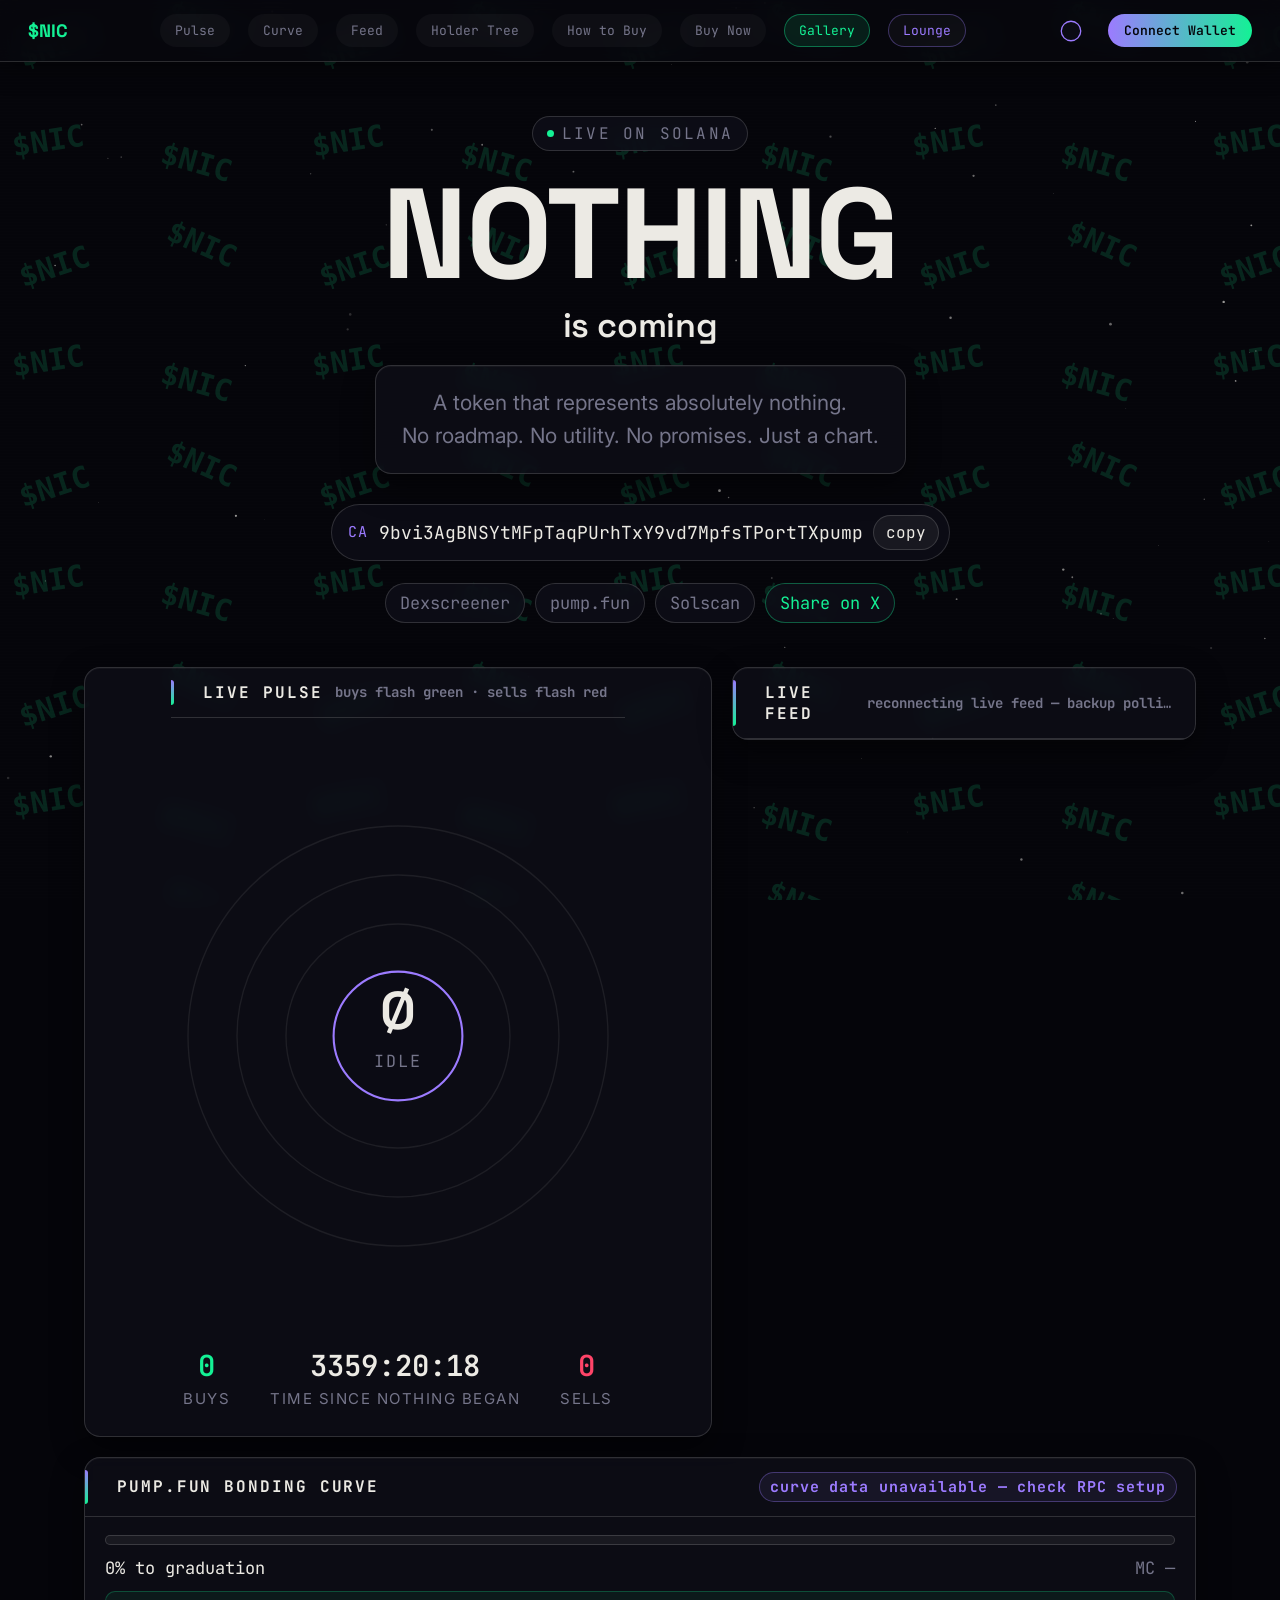
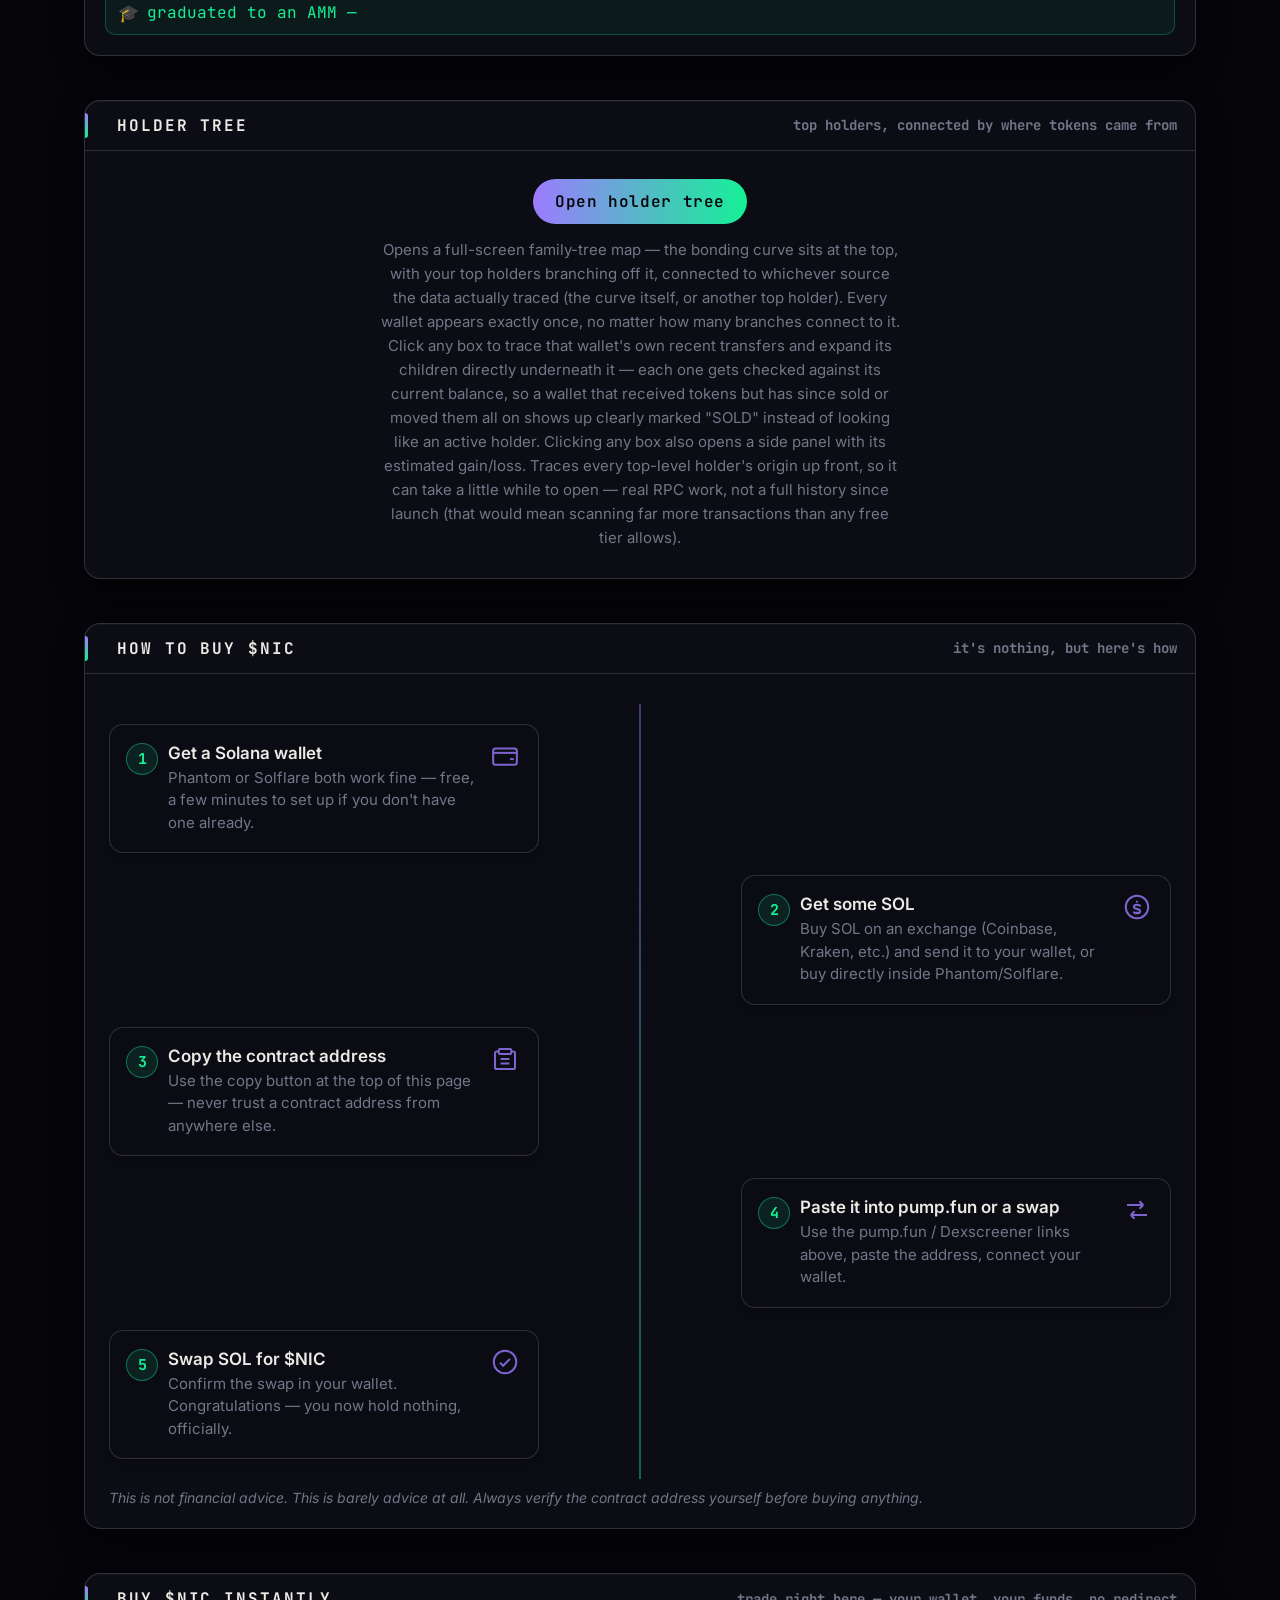
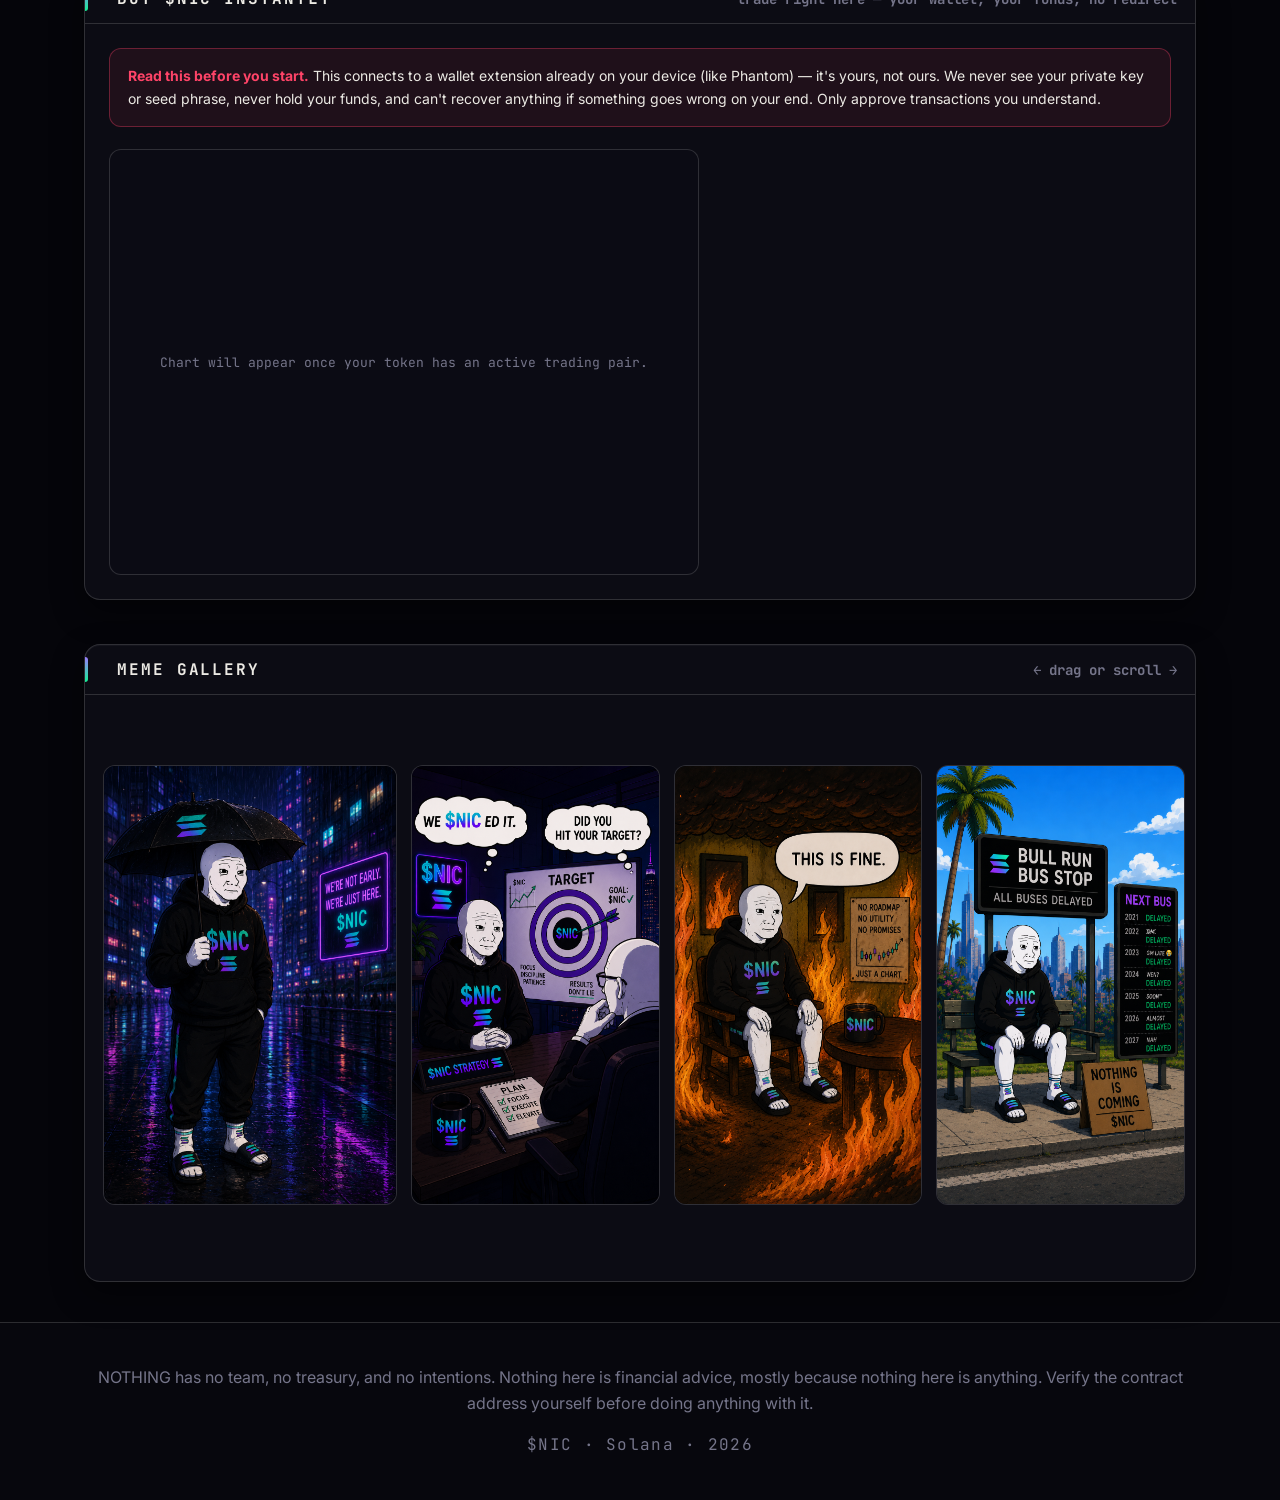
==== commit 1c24f755: "add real poker table" ====
--- a/index.html
+++ b/index.html
@@ -39,6 +39,7 @@
       <a href="#howtobuy-section">How to Buy</a>
       <a href="#buynow-section">Buy Now</a>
       <a href="#meme-section">Gallery</a>
+      <a href="lounge.html" class="nav-lounge-link">Lounge</a>
     </div>
     <div class="nav-pulse-indicator" id="nav-pulse-indicator" title="Live buy/sell indicator">
       <svg viewBox="0 0 40 40" width="26" height="26">
--- a/style.css
+++ b/style.css
@@ -276,6 +276,15 @@
   color: var(--buy);
   background: rgba(20, 241, 149, 0.1);
   border-color: rgba(20, 241, 149, 0.4);
+}
+
+.nav-lounge-link {
+  color: var(--violet) !important;
+  border-color: rgba(156, 123, 255, 0.35) !important;
+}
+.nav-lounge-link:hover {
+  background: rgba(156, 123, 255, 0.15) !important;
+  border-color: var(--violet) !important;
 }
 
 .nav-pulse-indicator {
